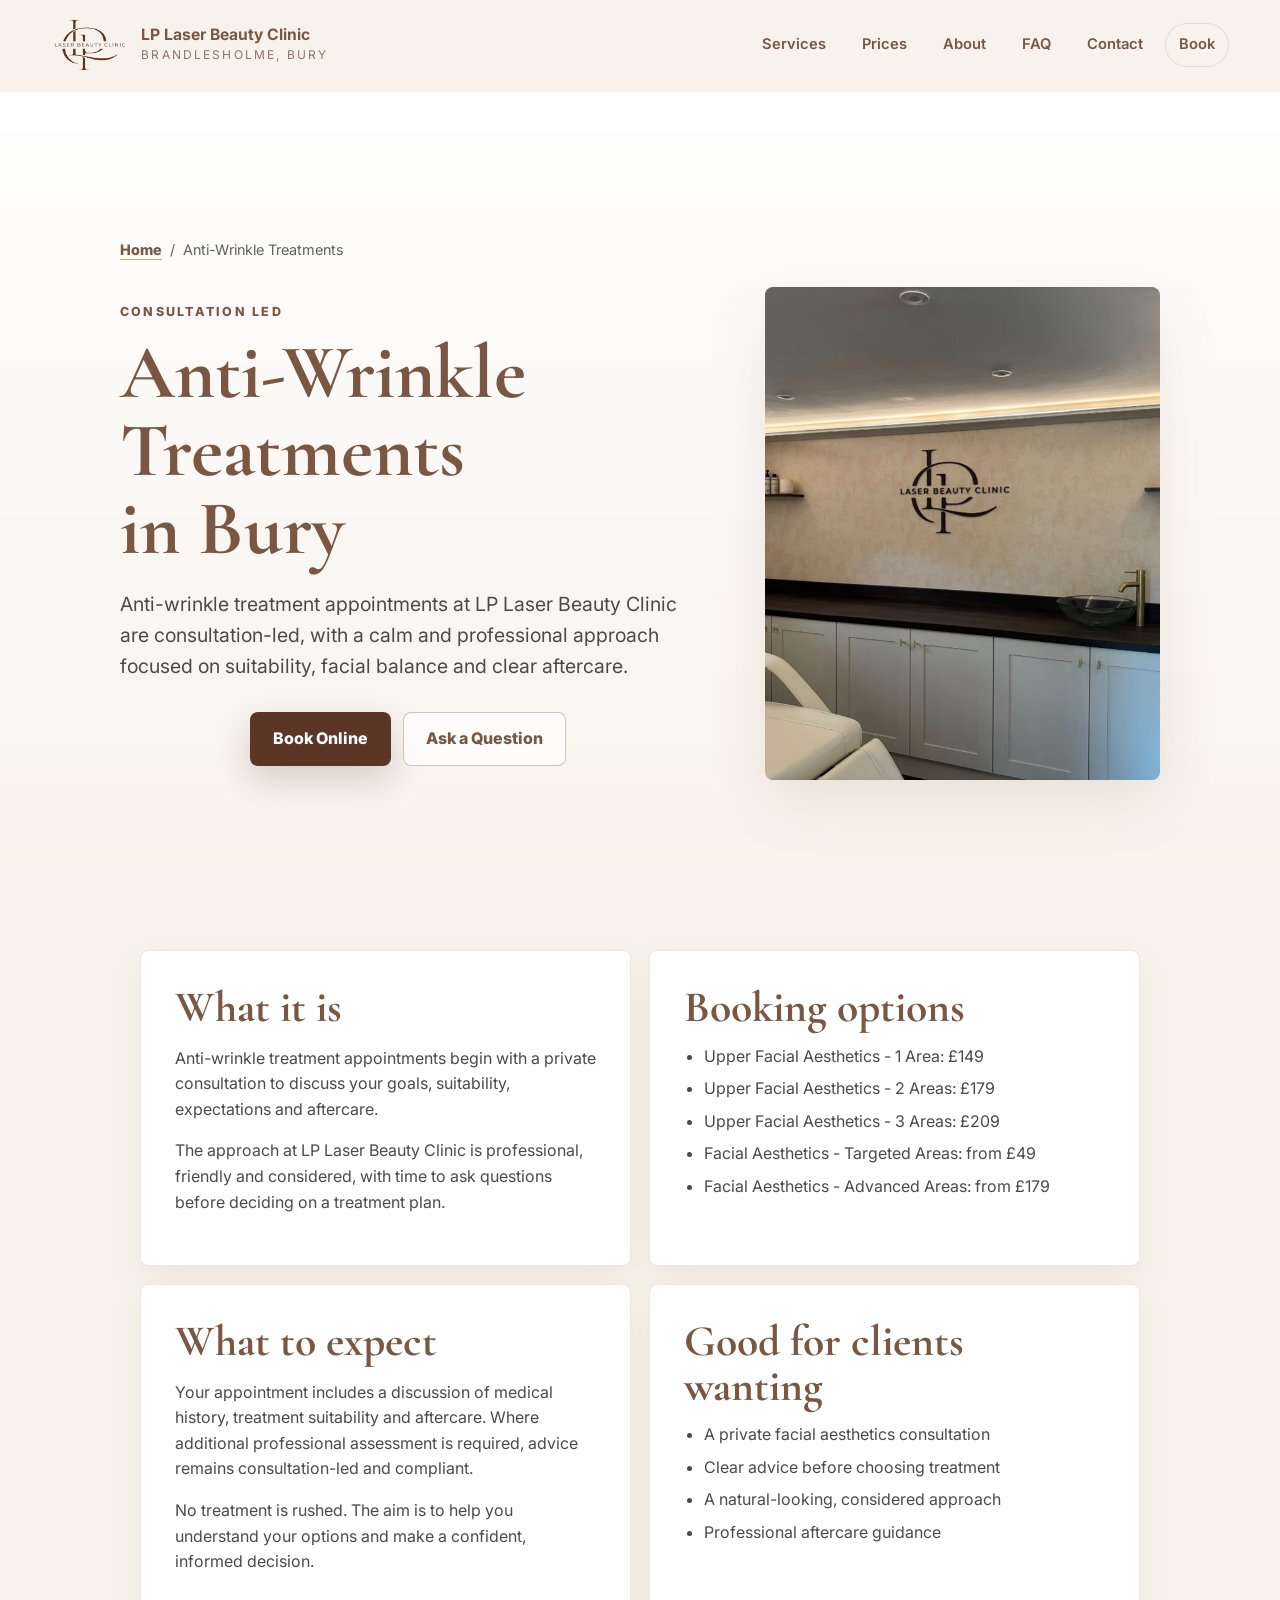
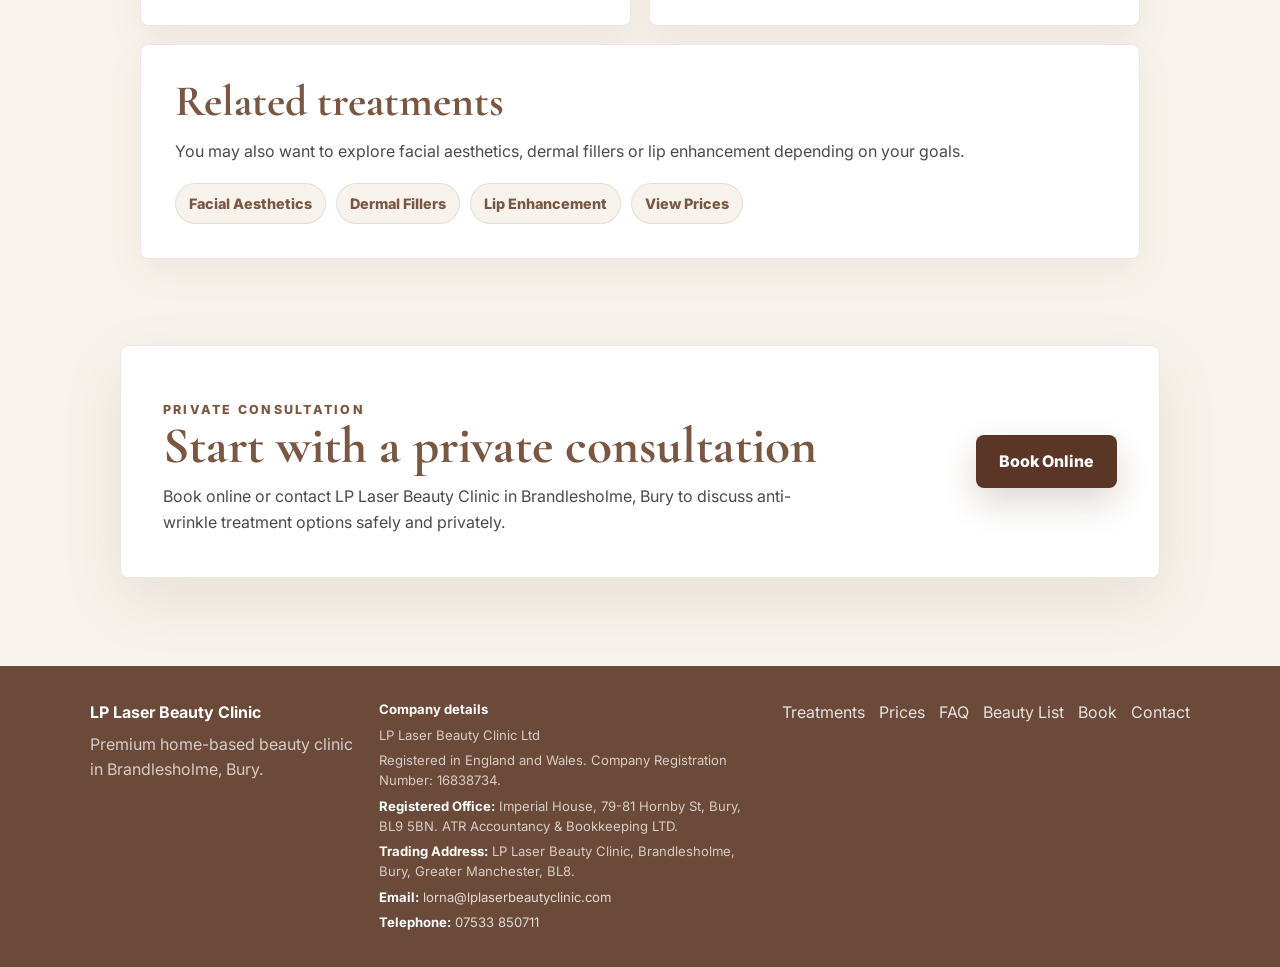
==== anti-wrinkle-treatments-bury/index.html @ de2361f3 "Improve local SEO treatment pages" ====
<!DOCTYPE html>
<html lang="en">
<head>
  <meta charset="UTF-8">
  <meta name="viewport" content="width=device-width, initial-scale=1.0">
  <meta name="description" content="Anti-wrinkle treatment consultations in Brandlesholme, Bury at LP Laser Beauty Clinic. Consultation-led facial aesthetics guidance in a private setting.">
  <meta name="robots" content="index, follow">
  <meta name="theme-color" content="#F7F3EC">
  <link rel="canonical" href="https://www.lplaserbeautyclinic.com/anti-wrinkle-treatments-bury/">
  <link rel="icon" href="../photos%20%26%20Logos/lp-logo-silhouette.svg" type="image/svg+xml">
  <title>Anti-Wrinkle Treatments in Bury | LP Laser Beauty Clinic</title>
  <link rel="preconnect" href="https://fonts.googleapis.com">
  <link rel="preconnect" href="https://fonts.gstatic.com" crossorigin>
  <link href="https://fonts.googleapis.com/css2?family=Cormorant+Garamond:wght@500;600;700&family=Inter:wght@400;500;600;700&display=swap" rel="stylesheet">
  <link rel="stylesheet" href="../styles.css">
  <script type="application/ld+json">{"@context":"https://schema.org","@type":"Service","name":"Anti-Wrinkle Treatment Consultation","description":"Consultation-led anti-wrinkle treatment appointments at LP Laser Beauty Clinic in Brandlesholme, Bury.","provider":{"@type":"BeautySalon","name":"LP Laser Beauty Clinic","url":"https://www.lplaserbeautyclinic.com/","telephone":"+447533850711","address":{"@type":"PostalAddress","addressLocality":"Brandlesholme","addressRegion":"Bury","postalCode":"BL8","addressCountry":"GB"}},"areaServed":["Brandlesholme","Bury","Ramsbottom","Tottington","Greater Manchester"],"url":"https://www.lplaserbeautyclinic.com/anti-wrinkle-treatments-bury/"}</script>
</head>
<body>
  <header class="site-header" data-header><a class="brand" href="../index.html#home" aria-label="LP Laser Beauty Clinic home"><span class="brand-mark"><img src="../photos%20%26%20Logos/lp-logo-silhouette.svg" alt="" aria-hidden="true"></span><span><strong>LP Laser Beauty Clinic</strong><small>Brandlesholme, Bury</small></span></a><button class="nav-toggle" type="button" aria-expanded="false" aria-controls="site-nav" data-nav-toggle><span></span><span></span><span></span><span class="sr-only">Open menu</span></button><nav id="site-nav" class="site-nav" data-nav><a href="../index.html#services">Services</a><a href="../index.html#prices">Prices</a><a href="../index.html#about">About</a><a href="../index.html#faq">FAQ</a><a href="../index.html#contact">Contact</a><a class="nav-cta" href="https://facesconsent.com/bookings/lorna-beanland" target="_blank" rel="noreferrer">Book</a></nav></header>
  <main class="treatment-page">
    <section class="treatment-hero"><nav class="breadcrumb" aria-label="Breadcrumb"><a href="../index.html">Home</a><span>/</span><span>Anti-Wrinkle Treatments</span></nav><div class="treatment-hero-inner treatment-hero-grid"><div><p class="eyebrow">Consultation Led</p><h1>Anti-Wrinkle Treatments in Bury</h1><p>Anti-wrinkle treatment appointments at LP Laser Beauty Clinic are consultation-led, with a calm and professional approach focused on suitability, facial balance and clear aftercare.</p><div class="hero-actions"><a class="button primary" href="https://facesconsent.com/bookings/lorna-beanland" target="_blank" rel="noreferrer">Book Online</a><a class="button secondary" href="../index.html#contact">Ask a Question</a></div></div><div class="treatment-hero-image"><img src="../photos%20%26%20Logos/clinic-room.jpg" alt="Private treatment room for anti-wrinkle treatment consultations in Brandlesholme, Bury"></div></div></section>
    <section class="treatment-content"><div class="content-grid"><article class="content-panel"><h2>What it is</h2><p>Anti-wrinkle treatment appointments begin with a private consultation to discuss your goals, suitability, expectations and aftercare.</p><p>The approach at LP Laser Beauty Clinic is professional, friendly and considered, with time to ask questions before deciding on a treatment plan.</p></article><article class="content-panel"><h2>Booking options</h2><ul><li>Upper Facial Aesthetics - 1 Area: &pound;149</li><li>Upper Facial Aesthetics - 2 Areas: &pound;179</li><li>Upper Facial Aesthetics - 3 Areas: &pound;209</li><li>Facial Aesthetics - Targeted Areas: from &pound;49</li><li>Facial Aesthetics - Advanced Areas: from &pound;179</li></ul></article><article class="content-panel"><h2>What to expect</h2><p>Your appointment includes a discussion of medical history, treatment suitability and aftercare. Where additional professional assessment is required, advice remains consultation-led and compliant.</p><p>No treatment is rushed. The aim is to help you understand your options and make a confident, informed decision.</p></article><article class="content-panel"><h2>Good for clients wanting</h2><ul><li>A private facial aesthetics consultation</li><li>Clear advice before choosing treatment</li><li>A natural-looking, considered approach</li><li>Professional aftercare guidance</li></ul></article><article class="content-panel full-width"><h2>Related treatments</h2><p>You may also want to explore facial aesthetics, dermal fillers or lip enhancement depending on your goals.</p><div class="treatment-links"><a href="../facial-aesthetics-bury/">Facial Aesthetics</a><a href="../dermal-fillers-bury/">Dermal Fillers</a><a href="../lip-enhancement-bury/">Lip Enhancement</a><a href="../index.html#prices">View Prices</a></div></article></div></section>
    <section class="treatment-cta"><div><p class="eyebrow">Private consultation</p><h2>Start with a private consultation</h2><p>Book online or contact LP Laser Beauty Clinic in Brandlesholme, Bury to discuss anti-wrinkle treatment options safely and privately.</p></div><a class="button primary" href="https://facesconsent.com/bookings/lorna-beanland" target="_blank" rel="noreferrer">Book Online</a></section>
  </main>
  <footer class="site-footer"><div><strong>LP Laser Beauty Clinic</strong><p>Premium home-based beauty clinic in Brandlesholme, Bury.</p></div><div class="footer-legal"><strong>Company details</strong><p>LP Laser Beauty Clinic Ltd</p><p>Registered in England and Wales. Company Registration Number: 16838734.</p><p><b>Registered Office:</b> Imperial House, 79-81 Hornby St, Bury, BL9 5BN. ATR Accountancy &amp; Bookkeeping LTD.</p><p><b>Trading Address:</b> LP Laser Beauty Clinic, Brandlesholme, Bury, Greater Manchester, BL8.</p><p><b>Email:</b> <a href="mailto:lorna@lplaserbeautyclinic.com">lorna@lplaserbeautyclinic.com</a></p><p><b>Telephone:</b> <a href="tel:07533850711">07533 850711</a></p></div><div class="footer-links"><a href="../index.html#services">Treatments</a><a href="../index.html#prices">Prices</a><a href="../index.html#faq">FAQ</a><a href="../index.html#beauty-list">Beauty List</a><a href="https://facesconsent.com/bookings/lorna-beanland" target="_blank" rel="noreferrer">Book</a><a href="../index.html#contact">Contact</a></div></footer>  <script src="../script.js"></script>
</body>
</html>
---- styles.css ----
:root {
  --cream: #F7F3EC;
  --linen: #F4EDE4;
  --sand: #E8DCCB;
  --taupe: #9A7B65;
  --coffee: #7A5743;
  --deep: #6B4A39;
  --button-brown: #5B3525;
  --gold: #C9A96A;
  --white: #FFFFFF;
  --text: #4A4A4A;
  --muted: #66605A;
  --button-hover: #704330;
  --border-soft: rgba(122, 87, 67, 0.14);
  --shadow: 0 22px 60px rgba(122, 87, 67, 0.12);
}

* {
  box-sizing: border-box;
}

html {
  scroll-behavior: smooth;
}

body {
  margin: 0;
  color: var(--text);
  background: var(--cream);
  font-family: "Inter", Arial, sans-serif;
  line-height: 1.6;
}

img {
  display: block;
  max-width: 100%;
}

a {
  color: inherit;
}

.sr-only {
  position: absolute;
  width: 1px;
  height: 1px;
  padding: 0;
  margin: -1px;
  overflow: hidden;
  clip: rect(0, 0, 0, 0);
  white-space: nowrap;
  border: 0;
}

.site-header {
  position: fixed;
  top: 0;
  left: 0;
  right: 0;
  z-index: 20;
  display: flex;
  align-items: center;
  justify-content: space-between;
  gap: 24px;
  padding: 18px clamp(18px, 4vw, 56px);
  color: var(--coffee);
  transition: background 180ms ease, box-shadow 180ms ease, color 180ms ease;
}

.site-header.is-scrolled,
.site-header.is-open {
  background: rgba(247, 243, 236, 0.94);
  color: var(--coffee);
  box-shadow: 0 12px 36px rgba(122, 87, 67, 0.1);
  backdrop-filter: blur(16px);
}

.brand {
  display: flex;
  align-items: center;
  gap: 12px;
  text-decoration: none;
  min-width: 0;
}

.brand-mark {
  display: block;
  width: 78px;
  height: 54px;
}

.brand-mark img {
  width: 100%;
  height: 100%;
  object-fit: contain;
  filter: none;
  opacity: 1;
}

.site-header.is-scrolled .brand-mark,
.site-header.is-open .brand-mark {
  border-color: transparent;
}

.site-header.is-scrolled .brand-mark img,
.site-header.is-open .brand-mark img {
  filter: none;
  opacity: 1;
}

.brand strong {
  display: block;
  font-size: 0.98rem;
  line-height: 1.2;
}

.brand small {
  display: block;
  font-size: 0.75rem;
  text-transform: uppercase;
  letter-spacing: 0.18em;
  opacity: 0.82;
}

.site-nav {
  display: flex;
  align-items: center;
  gap: 8px;
}

.site-nav a {
  padding: 10px 14px;
  border-radius: 999px;
  font-size: 0.92rem;
  font-weight: 600;
  text-decoration: none;
}

.site-nav a:hover,
.site-nav a:focus-visible {
  background: rgba(122, 87, 67, 0.08);
  outline: none;
}

.site-header.is-scrolled .site-nav a:hover,
.site-header.is-scrolled .site-nav a:focus-visible,
.site-header.is-open .site-nav a:hover,
.site-header.is-open .site-nav a:focus-visible {
  background: rgba(122, 87, 67, 0.08);
}

.site-nav .nav-cta {
  background: var(--cream);
  color: var(--coffee);
  box-shadow: inset 0 0 0 1px var(--border-soft);
}

.site-header.is-scrolled .site-nav .nav-cta,
.site-header.is-open .site-nav .nav-cta {
  background: var(--button-brown);
  color: var(--white);
}

.site-nav .nav-cta:hover,
.site-nav .nav-cta:focus-visible,
.site-header.is-scrolled .site-nav .nav-cta:hover,
.site-header.is-scrolled .site-nav .nav-cta:focus-visible,
.site-header.is-open .site-nav .nav-cta:hover,
.site-header.is-open .site-nav .nav-cta:focus-visible {
  background: var(--button-hover);
  color: var(--white);
}

.nav-toggle {
  display: none;
  width: 44px;
  height: 44px;
  border: 1px solid currentColor;
  border-radius: 50%;
  color: inherit;
  background: transparent;
}

.nav-toggle span:not(.sr-only) {
  display: block;
  width: 18px;
  height: 2px;
  margin: 4px auto;
  background: currentColor;
}

.hero {
  position: relative;
  min-height: 84vh;
  display: grid;
  align-items: center;
  padding: 118px clamp(20px, 7vw, 96px) 64px;
  color: var(--coffee);
  overflow: hidden;
}

.hero-bg {
  position: absolute;
  inset: 0;
  background:
    radial-gradient(circle at 50% 38%, rgba(255, 255, 255, 0.84), transparent 32%),
    radial-gradient(circle at 18% 82%, rgba(201, 169, 106, 0.14), transparent 30%),
    radial-gradient(circle at 84% 18%, rgba(122, 87, 67, 0.08), transparent 28%),
    repeating-linear-gradient(135deg, rgba(122, 87, 67, 0.03) 0 1px, transparent 1px 20px),
    repeating-linear-gradient(45deg, rgba(201, 169, 106, 0.03) 0 1px, transparent 1px 28px),
    linear-gradient(180deg, rgba(255, 255, 255, 0.96), rgba(247, 243, 236, 0.96) 54%, rgba(244, 237, 228, 0.98)),
    var(--cream);
}

.hero-bg::before {
  content: "";
  position: absolute;
  inset: 8% 6%;
  background: url("photos%20%26%20Logos/lp-logo-silhouette.svg") center/contain no-repeat;
  opacity: 0.075;
  filter: sepia(1) saturate(0.9);
}

.hero-bg::after {
  content: "";
  position: absolute;
  inset: 0;
  background:
    linear-gradient(90deg, rgba(247, 243, 236, 0.82), rgba(255, 255, 255, 0.34), rgba(247, 243, 236, 0.82)),
    radial-gradient(circle at 50% 50%, transparent 0 34%, rgba(247, 243, 236, 0.58) 72%);
}

.hero::after {
  content: "";
  position: absolute;
  inset: 18px;
  border: 1px solid var(--border-soft);
  pointer-events: none;
}

.hero-content {
  position: relative;
  width: min(760px, 100%);
  margin: 0 auto;
  text-align: center;
}

.hero-logo {
  width: min(480px, 70vw);
  height: auto;
  object-fit: contain;
  margin: 0 auto 28px;
  filter: none;
  opacity: 1;
}

.eyebrow {
  margin: 0 0 12px;
  color: var(--coffee);
  font-size: 0.78rem;
  font-weight: 800;
  letter-spacing: 0.18em;
  text-transform: uppercase;
}

h1,
h2,
h3 {
  margin: 0;
  font-family: "Cormorant Garamond", Georgia, serif;
  line-height: 1.02;
  color: var(--coffee);
}

h1 {
  font-size: clamp(4rem, 10vw, 8.7rem);
  max-width: 880px;
}

h2 {
  font-size: clamp(2.25rem, 5vw, 4.4rem);
}

h3 {
  font-size: clamp(1.45rem, 2.5vw, 2rem);
}

.hero-copy {
  width: min(640px, 100%);
  margin: 20px auto 0;
  font-size: clamp(1.05rem, 2vw, 1.32rem);
}

.hero-actions,
.intro-actions,
.booking-actions {
  display: flex;
  flex-wrap: wrap;
  justify-content: center;
  gap: 12px;
  margin-top: 30px;
}

.button {
  display: inline-flex;
  align-items: center;
  justify-content: center;
  min-height: 48px;
  padding: 13px 22px;
  border: 1px solid transparent;
  border-radius: 8px;
  font-weight: 800;
  text-decoration: none;
  cursor: pointer;
  transition: transform 160ms ease, box-shadow 160ms ease, background 160ms ease, border-color 160ms ease;
  font: inherit;
  font-weight: 800;
}

.button:hover,
.button:focus-visible {
  transform: translateY(-2px);
  outline: none;
}

.button.primary {
  background: var(--button-brown);
  color: var(--white);
  box-shadow: 0 14px 34px rgba(91, 53, 37, 0.2);
}

.button.primary:hover,
.button.primary:focus-visible {
  background: var(--button-hover);
}

.button.secondary {
  color: var(--coffee);
  border-color: rgba(91, 53, 37, 0.28);
  background: rgba(255, 255, 255, 0.68);
}

.button.secondary:hover,
.button.secondary:focus-visible {
  border-color: var(--coffee);
  background: var(--white);
}

.button.secondary.dark {
  color: var(--coffee);
  border-color: rgba(91, 53, 37, 0.24);
  background: var(--white);
}

.text-button {
  color: var(--coffee);
  padding-inline: 12px;
}

.intro-band {
  padding: clamp(38px, 6vw, 64px) clamp(20px, 7vw, 96px);
  background: var(--white);
}

.intro-statement {
  text-align: center;
}

.intro-statement > div {
  width: min(920px, 100%);
  margin: 0 auto;
}

.intro-statement h2 {
  max-width: 780px;
  margin: 0 auto;
  font-size: clamp(2.05rem, 4.2vw, 3.55rem);
  text-wrap: balance;
}

.intro-statement p:not(.eyebrow) {
  max-width: 720px;
  margin: 16px auto 0;
  color: var(--text);
  font-size: 1.08rem;
  text-wrap: balance;
}

.intro-actions {
  margin-top: 24px;
}

.intro-tags {
  display: flex;
  flex-wrap: wrap;
  justify-content: center;
  gap: 10px;
  margin-top: 26px;
}

.intro-tags a {
  display: inline-flex;
  align-items: center;
  justify-content: center;
  min-height: 42px;
  padding: 9px 14px;
  border: 1px solid var(--border-soft);
  border-radius: 999px;
  color: var(--coffee);
  background: rgba(247, 243, 236, 0.82);
  font-size: 0.9rem;
  font-weight: 800;
  text-decoration: none;
  cursor: pointer;
  transition: transform 160ms ease, background 160ms ease, border-color 160ms ease, color 160ms ease;
}

.intro-tags a:hover,
.intro-tags a:focus-visible {
  color: var(--button-brown);
  background: var(--white);
  border-color: rgba(201, 169, 106, 0.58);
  transform: translateY(-2px);
  outline: none;
}

#laser-hair-removal,
#ipl-skin-treatments,
#facials,
#microneedling,
#dermaplaning,
#diamond-dermabrasion,
#facial-aesthetics,
#dermal-fillers,
#lip-enhancement {
  scroll-margin-top: 110px;
}

.section {
  padding: clamp(70px, 10vw, 124px) clamp(20px, 7vw, 96px);
}

.section-heading {
  width: min(760px, 100%);
  margin-bottom: 42px;
}

.section-heading p:not(.eyebrow) {
  margin: 16px 0 0;
  font-size: 1.05rem;
  color: var(--text);
}

.services-section {
  background: var(--cream);
}

.service-grid {
  display: grid;
  grid-template-columns: repeat(3, minmax(0, 1fr));
  gap: clamp(18px, 2.4vw, 28px);
  align-items: stretch;
}

.service-card {
  min-height: 500px;
  display: grid;
  grid-template-rows: 220px 1fr;
  background: var(--white);
  border: 1px solid var(--border-soft);
  border-radius: 8px;
  overflow: hidden;
  box-shadow: 0 14px 34px rgba(122, 87, 67, 0.08);
  transition: transform 180ms ease, box-shadow 180ms ease, border-color 180ms ease;
}

.service-card:hover {
  transform: translateY(-4px);
  border-color: rgba(201, 169, 106, 0.36);
  box-shadow: 0 22px 48px rgba(122, 87, 67, 0.12);
}

.service-card img {
  width: 100%;
  height: 100%;
  object-fit: cover;
  object-position: center;
}

.service-card div {
  display: flex;
  flex-direction: column;
  min-height: 280px;
  padding: clamp(22px, 2.4vw, 28px);
}

.service-card p {
  margin: 14px 0 24px;
  color: var(--text);
  line-height: 1.65;
}

.service-card a {
  align-self: flex-start;
  margin-top: auto;
  color: var(--coffee);
  font-weight: 800;
  text-decoration-color: var(--gold);
  text-underline-offset: 5px;
  transition: color 170ms ease, text-decoration-color 170ms ease;
}

.service-card a:hover {
  color: var(--gold);
  text-decoration-color: var(--coffee);
}

.treatment-page {
  padding-top: 92px;
}

.treatment-hero {
  padding: clamp(92px, 13vw, 146px) clamp(20px, 7vw, 96px) clamp(54px, 8vw, 84px);
  background:
    linear-gradient(180deg, rgba(255, 255, 255, 0.92), rgba(247, 243, 236, 0.96)),
    var(--cream);
}

.breadcrumb {
  display: flex;
  flex-wrap: wrap;
  gap: 8px;
  margin: 0 auto 26px;
  width: min(1040px, 100%);
  color: var(--muted);
  font-size: 0.9rem;
}

.breadcrumb a {
  color: var(--coffee);
  font-weight: 800;
  text-decoration-color: var(--gold);
  text-underline-offset: 4px;
}

.treatment-hero-inner,
.treatment-content,
.treatment-cta {
  width: min(1040px, 100%);
  margin: 0 auto;
}

.treatment-hero-grid {
  display: grid;
  grid-template-columns: minmax(0, 1.05fr) minmax(280px, 0.72fr);
  gap: clamp(28px, 6vw, 70px);
  align-items: center;
}

.treatment-hero h1 {
  max-width: 780px;
  font-size: clamp(2.7rem, 6vw, 5.5rem);
  text-wrap: balance;
}

.treatment-hero p:not(.eyebrow) {
  max-width: 680px;
  margin: 20px 0 0;
  color: var(--text);
  font-size: clamp(1.04rem, 2vw, 1.22rem);
}

.treatment-hero-image img {
  width: 100%;
  aspect-ratio: 4 / 5;
  object-fit: cover;
  border-radius: 8px;
  box-shadow: var(--shadow);
}

.treatment-content {
  display: grid;
  gap: clamp(24px, 4vw, 40px);
  padding: clamp(56px, 8vw, 86px) clamp(20px, 7vw, 0px);
}

.content-grid {
  display: grid;
  grid-template-columns: repeat(2, minmax(0, 1fr));
  gap: 18px;
}

.content-panel {
  padding: clamp(24px, 4vw, 34px);
  background: var(--white);
  border: 1px solid var(--border-soft);
  border-radius: 8px;
  box-shadow: 0 14px 34px rgba(122, 87, 67, 0.08);
}

.content-panel h2 {
  margin-bottom: 14px;
  font-size: clamp(1.9rem, 3.4vw, 2.8rem);
}

.content-panel h3 {
  margin-top: 24px;
  font-size: clamp(1.3rem, 2.4vw, 1.65rem);
}

.content-panel p,
.content-panel li {
  color: var(--text);
}

.content-panel ul {
  margin: 12px 0 0;
  padding-left: 20px;
}

.content-panel li + li {
  margin-top: 7px;
}

.content-panel.full-width {
  grid-column: 1 / -1;
}

.treatment-links {
  display: flex;
  flex-wrap: wrap;
  gap: 10px;
  margin-top: 18px;
}

.treatment-links a {
  display: inline-flex;
  align-items: center;
  min-height: 40px;
  padding: 8px 13px;
  border: 1px solid var(--border-soft);
  border-radius: 999px;
  color: var(--coffee);
  background: var(--cream);
  font-size: 0.9rem;
  font-weight: 800;
  text-decoration: none;
}

.treatment-links a:hover,
.treatment-links a:focus-visible {
  border-color: rgba(201, 169, 106, 0.58);
  background: var(--white);
  outline: none;
}

.treatment-cta {
  display: grid;
  grid-template-columns: minmax(0, 1fr) auto;
  gap: 24px;
  align-items: center;
  margin-bottom: clamp(58px, 8vw, 88px);
  padding: clamp(26px, 4vw, 42px);
  background: var(--white);
  border: 1px solid var(--border-soft);
  border-radius: 8px;
  box-shadow: var(--shadow);
}

.treatment-cta h2 {
  font-size: clamp(2rem, 4vw, 3.25rem);
}

.treatment-cta p {
  max-width: 680px;
  margin: 12px 0 0;
}

.faq-mini {
  display: grid;
  gap: 12px;
}

.prices-section {
  background:
    linear-gradient(135deg, rgba(107, 74, 57, 0.94), rgba(139, 103, 82, 0.88)),
    var(--deep);
  color: var(--white);
}

.prices-section h2,
.prices-section h3,
.booking-panel h2 {
  color: var(--white);
}

.prices-section .section-heading p:not(.eyebrow) {
  color: rgba(255, 255, 255, 0.82);
}

.prices-section .price-reminder {
  color: var(--gold);
  font-weight: 800;
}

.price-heading-button {
  margin-top: 22px;
}

.price-layout {
  display: grid;
  grid-template-columns: minmax(0, 1fr) minmax(300px, 360px);
  gap: clamp(24px, 4vw, 40px);
  align-items: start;
}

.fresha-menu {
  display: grid;
  grid-template-columns: repeat(2, minmax(0, 1fr));
  gap: 16px;
}

.menu-category {
  grid-column: 1 / -1;
  display: grid;
  grid-template-columns: auto minmax(0, 1fr);
  align-items: end;
  gap: 18px;
  padding: 28px 0 8px;
  border-bottom: 1px solid rgba(255, 255, 255, 0.2);
}

.menu-category:first-child {
  padding-top: 0;
}

.menu-category span {
  color: var(--gold);
  font-size: 0.78rem;
  font-weight: 800;
  letter-spacing: 0.18em;
  text-transform: uppercase;
}

.menu-category h3 {
  color: var(--white);
  font-size: clamp(1.65rem, 3vw, 2.35rem);
  text-align: left;
}

.fresha-menu > .fresha-card:first-of-type {
  grid-column: 1 / -1;
}

.treatment-row {
  grid-column: 1 / -1;
  display: grid;
  gap: 16px;
}

.laser-area-row {
  grid-template-columns: repeat(3, minmax(0, 1fr));
}

.microneedling-row {
  grid-template-columns: repeat(2, minmax(0, 1fr));
}

.fresha-card {
  display: flex;
  flex-direction: column;
  gap: 14px;
  padding: clamp(18px, 2.6vw, 24px);
  background: var(--white);
  border: 1px solid rgba(255, 255, 255, 0.72);
  border-radius: 8px;
  box-shadow: 0 16px 42px rgba(74, 52, 39, 0.12);
}

.fresha-card-head {
  display: flex;
  align-items: center;
  justify-content: space-between;
  gap: 16px;
  order: 2;
  margin-top: auto;
  padding-top: 14px;
  border-top: 1px solid var(--border-soft);
  color: var(--coffee);
  font-size: 0.88rem;
  font-weight: 800;
}

.fresha-card-head span,
.fresha-card-head strong {
  display: inline-flex;
  align-items: center;
  min-height: 34px;
  padding: 7px 10px;
  border-radius: 999px;
  background: var(--cream);
}

.fresha-card-head strong {
  color: var(--button-brown);
}

.fresha-card h3 {
  font-size: clamp(1.28rem, 2.1vw, 1.62rem);
  color: var(--coffee);
}

.fresha-card p {
  margin: 9px 0 0;
  color: var(--text);
  font-size: 0.96rem;
}

.fresha-card b {
  color: var(--coffee);
}

.package-breakdown {
  margin-top: 12px;
  padding: 14px;
  border: 1px solid var(--border-soft);
  border-radius: 8px;
  background: var(--cream);
}

.package-breakdown ul {
  display: grid;
  gap: 6px;
  margin: 8px 0 12px;
  padding-left: 20px;
  color: var(--text);
}

.package-breakdown p {
  font-size: 0.94rem;
}

.price-table {
  background: rgba(255, 255, 255, 0.08);
  border: 1px solid rgba(255, 255, 255, 0.14);
}

.price-table div {
  display: grid;
  grid-template-columns: 1fr auto;
  gap: 18px;
  padding: 22px 24px;
  border-bottom: 1px solid rgba(255, 255, 255, 0.12);
}

.price-table .price-category {
  background: rgba(255, 255, 255, 0.12);
  padding-block: 14px;
}

.price-table .price-category span {
  color: var(--gold);
  font-size: 0.78rem;
  font-weight: 800;
  letter-spacing: 0.16em;
  text-transform: uppercase;
}

.price-table div:last-child {
  border-bottom: 0;
}

.price-table strong {
  color: var(--gold);
  text-align: right;
}

.price-note {
  align-self: start;
  padding: 30px;
  background: var(--cream);
  color: var(--text);
  border-radius: 8px;
  box-shadow: var(--shadow);
}

.price-note h3 {
  color: var(--coffee);
}

.price-note p {
  margin: 16px 0 24px;
}

.about-section {
  display: grid;
  grid-template-columns: minmax(280px, 0.78fr) minmax(0, 1fr);
  gap: clamp(30px, 6vw, 72px);
  align-items: center;
  background: var(--linen);
}

.about-image img {
  width: 100%;
  min-height: 520px;
  object-fit: cover;
  border-radius: 8px;
  box-shadow: var(--shadow);
}

.about-copy p:not(.eyebrow) {
  font-size: 1.05rem;
  color: var(--text);
}

.booking-section {
  background: var(--cream);
}

.booking-panel {
  display: grid;
  grid-template-columns: minmax(0, 1fr) auto;
  gap: 30px;
  align-items: center;
  padding: clamp(28px, 5vw, 54px);
  background:
    linear-gradient(135deg, rgba(107, 74, 57, 0.94), rgba(139, 103, 82, 0.88)),
    var(--deep);
  color: var(--white);
  border-radius: 8px;
  box-shadow: var(--shadow);
}

.booking-panel p:not(.eyebrow) {
  max-width: 720px;
  margin: 16px 0 0;
  color: rgba(255, 255, 255, 0.82);
}

.booking-panel .button.secondary {
  color: var(--white);
  border-color: rgba(255, 255, 255, 0.62);
  background: rgba(255, 255, 255, 0.08);
}

.patch-section {
  min-height: 480px;
  display: grid;
  align-items: center;
  padding: clamp(70px, 10vw, 124px) clamp(20px, 7vw, 96px);
  background:
    linear-gradient(90deg, rgba(247, 243, 236, 0.98), rgba(247, 243, 236, 0.84), rgba(247, 243, 236, 0.62)),
    url("https://images.unsplash.com/photo-1616394584738-fc6e612e71b9?auto=format&fit=crop&w=1800&q=80") center/cover;
}

.patch-content {
  width: min(700px, 100%);
}

.patch-content p:not(.eyebrow) {
  font-size: 1.08rem;
  color: var(--text);
}

.faq-section {
  background:
    radial-gradient(circle at top left, rgba(201, 169, 106, 0.16), transparent 32%),
    linear-gradient(180deg, var(--cream), var(--white));
}

.faq-list {
  display: grid;
  gap: 14px;
  max-width: 980px;
}

.faq-item {
  border: 1px solid var(--border-soft);
  background: rgba(255, 255, 255, 0.78);
  box-shadow: 0 18px 44px rgba(122, 87, 67, 0.08);
}

.faq-item summary {
  position: relative;
  display: block;
  cursor: pointer;
  padding: 22px 64px 22px 24px;
  color: var(--coffee);
  font-family: var(--serif);
  font-size: clamp(1.05rem, 1.7vw, 1.32rem);
  font-weight: 700;
  list-style: none;
}

.faq-item summary::-webkit-details-marker {
  display: none;
}

.faq-item summary::after {
  content: "+";
  position: absolute;
  right: 24px;
  top: 50%;
  width: 32px;
  height: 32px;
  transform: translateY(-50%);
  border: 1px solid rgba(122, 87, 67, 0.2);
  border-radius: 50%;
  display: grid;
  place-items: center;
  color: var(--coffee);
  font-family: var(--sans);
  font-size: 1.2rem;
  line-height: 1;
}

.faq-item[open] summary::after {
  content: "-";
}

.faq-item div {
  padding: 0 24px 24px;
  color: var(--muted);
}

.faq-item p {
  margin: 0 0 14px;
  line-height: 1.75;
}

.faq-item p:last-child {
  margin-bottom: 0;
}

.faq-item ul {
  display: grid;
  grid-template-columns: repeat(2, minmax(0, 1fr));
  gap: 8px 18px;
  margin: 14px 0 18px;
  padding: 0;
  list-style: none;
}

.faq-item li {
  position: relative;
  padding-left: 20px;
  line-height: 1.55;
}

.faq-item li::before {
  content: "";
  position: absolute;
  left: 0;
  top: 0.72em;
  width: 7px;
  height: 7px;
  border-radius: 50%;
  background: var(--gold);
}

.faq-item .button {
  margin-top: 8px;
}

.contact-section {
  background: var(--white);
}

.contact-layout {
  display: grid;
  grid-template-columns: 0.75fr 1fr;
  gap: 28px;
  align-items: start;
}

.contact-card,
.contact-form {
  padding: clamp(24px, 4vw, 38px);
  border: 1px solid var(--border-soft);
  border-radius: 8px;
  background: var(--white);
}

.contact-card a,
.contact-card p {
  display: block;
  margin: 12px 0 0;
  text-decoration: none;
  color: var(--text);
  overflow-wrap: anywhere;
}

.contact-card a:hover {
  color: var(--coffee);
  text-decoration: underline;
  text-underline-offset: 4px;
}

.contact-form {
  display: grid;
  gap: 16px;
}

label {
  display: grid;
  gap: 7px;
  font-size: 0.9rem;
  font-weight: 800;
  color: var(--coffee);
}

input,
select,
textarea {
  width: 100%;
  border: 1px solid rgba(122, 87, 67, 0.2);
  border-radius: 8px;
  background: var(--white);
  color: var(--text);
  padding: 13px 14px;
  font: inherit;
}

textarea {
  resize: vertical;
}

input:focus,
select:focus,
textarea:focus {
  border-color: var(--gold);
  outline: 3px solid rgba(201, 169, 106, 0.22);
}

.form-status {
  min-height: 24px;
  margin: 0;
  color: var(--coffee);
  font-weight: 700;
}

.beauty-list-section {
  background:
    radial-gradient(circle at top right, rgba(201, 169, 106, 0.14), transparent 34%),
    var(--cream);
}

.beauty-list-panel {
  display: grid;
  grid-template-columns: minmax(0, 0.82fr) minmax(320px, 1fr);
  gap: clamp(24px, 5vw, 58px);
  align-items: center;
  padding: clamp(28px, 5vw, 54px);
  border: 1px solid var(--border-soft);
  border-radius: 8px;
  background: var(--white);
  box-shadow: var(--shadow);
}

.beauty-list-panel p:not(.eyebrow),
.beauty-list-popup > p {
  max-width: 560px;
  color: var(--text);
}

.beauty-list-form {
  display: grid;
  gap: 14px;
}

.beauty-list-form label span {
  color: var(--muted);
  font-weight: 600;
}

.privacy-note {
  margin: 0;
  color: var(--muted);
  font-size: 0.82rem;
  line-height: 1.5;
}

.beauty-list-modal[hidden] {
  display: none;
}

.beauty-list-modal {
  position: fixed;
  inset: 0;
  z-index: 40;
  display: grid;
  place-items: center;
  justify-items: center;
  padding: 20px;
  overflow-x: hidden;
}

.beauty-list-modal-backdrop {
  position: absolute;
  inset: 0;
  background: rgba(74, 74, 74, 0.2);
  backdrop-filter: blur(4px);
}

.beauty-list-popup {
  position: relative;
  width: min(460px, 100%);
  max-height: min(720px, calc(100vh - 40px));
  overflow: auto;
  padding: clamp(24px, 5vw, 34px);
  border: 1px solid rgba(201, 169, 106, 0.34);
  border-radius: 8px;
  background:
    linear-gradient(180deg, rgba(255, 255, 255, 0.98), rgba(247, 243, 236, 0.98)),
    var(--white);
  box-shadow: 0 24px 80px rgba(91, 53, 37, 0.2);
}

.beauty-list-popup h2 {
  font-size: clamp(2rem, 8vw, 3rem);
}

.popup-close {
  position: absolute;
  top: 14px;
  right: 14px;
  width: 38px;
  height: 38px;
  border: 1px solid var(--border-soft);
  border-radius: 50%;
  background: var(--white);
  color: var(--coffee);
  cursor: pointer;
  font: inherit;
  font-size: 1.45rem;
  line-height: 1;
  transition: background 160ms ease, transform 160ms ease, border-color 160ms ease;
}

.popup-close:hover,
.popup-close:focus-visible {
  background: var(--cream);
  border-color: rgba(201, 169, 106, 0.58);
  transform: translateY(-1px);
  outline: none;
}

.site-footer {
  display: grid;
  grid-template-columns: minmax(220px, 0.7fr) minmax(280px, 1fr) auto;
  gap: 24px;
  align-items: start;
  padding: 34px clamp(20px, 7vw, 96px);
  background: var(--deep);
  color: var(--white);
}

.site-footer p {
  margin: 6px 0 0;
  color: rgba(255, 255, 255, 0.72);
}

.footer-legal {
  font-size: 0.82rem;
  line-height: 1.5;
}

.footer-legal strong,
.footer-legal b {
  color: var(--white);
}

.footer-legal a {
  color: rgba(255, 255, 255, 0.8);
  text-decoration: none;
}

.footer-legal a:hover {
  color: var(--gold);
  text-decoration: underline;
  text-underline-offset: 4px;
}

.footer-links {
  display: flex;
  flex-wrap: wrap;
  gap: 14px;
}

.footer-links a {
  text-decoration: none;
  color: rgba(255, 255, 255, 0.84);
}

.footer-links a:hover {
  color: var(--gold);
}

@media (max-width: 980px) {
  .nav-toggle {
    display: block;
  }

  .site-nav {
    position: absolute;
    top: 82px;
    left: 18px;
    right: 18px;
    display: grid;
    gap: 4px;
    padding: 14px;
    background: var(--white);
    color: var(--deep);
    border-radius: 8px;
    box-shadow: var(--shadow);
    opacity: 0;
    transform: translateY(-12px);
    pointer-events: none;
    transition: opacity 170ms ease, transform 170ms ease;
  }

  .site-nav.is-open {
    opacity: 1;
    transform: translateY(0);
    pointer-events: auto;
  }

  .site-nav a {
    border-radius: 8px;
  }

  .intro-band,
  .price-layout,
  .about-section,
  .booking-panel,
  .contact-layout,
  .beauty-list-panel {
    grid-template-columns: 1fr;
  }

  .fresha-menu {
    grid-template-columns: 1fr;
  }

  .laser-area-row,
  .microneedling-row {
    grid-template-columns: 1fr;
  }

  .service-grid {
    grid-template-columns: repeat(2, minmax(0, 1fr));
  }

  .booking-actions {
    justify-content: flex-start;
  }
}

@media (max-width: 640px) {
  .site-header {
    padding: 14px 16px;
  }

  .brand-mark {
    width: 58px;
    height: 40px;
  }

  .brand strong {
    max-width: 170px;
    font-size: 0.88rem;
  }

  .hero {
    min-height: 80vh;
    padding: 108px 20px 48px;
  }

  .hero-logo {
    width: min(320px, 78vw);
    margin-bottom: 20px;
  }

  h1 {
    font-size: clamp(3.2rem, 17vw, 5.8rem);
  }

  .hero-actions,
  .intro-actions,
  .booking-actions {
    display: grid;
  }

  .button {
    width: 100%;
  }

  .intro-item {
    padding: 24px 20px;
  }

  .intro-statement h2 {
    font-size: clamp(2rem, 10vw, 3rem);
  }

  .intro-tags {
    justify-content: flex-start;
  }

  .intro-tags a {
    width: 100%;
    min-height: 44px;
    text-align: center;
  }

  .section {
    padding: 62px 20px;
  }

  .service-grid {
    grid-template-columns: 1fr;
  }

  .service-card {
    grid-template-rows: 210px 1fr;
  }

  .service-card div {
    min-height: auto;
  }

  .price-table div {
    grid-template-columns: 1fr;
  }

  .menu-category {
    display: grid;
    align-items: start;
  }

  .menu-category h3 {
    text-align: left;
  }

  .fresha-card-head {
    align-items: flex-start;
    flex-direction: column;
  }

  .price-table strong {
    text-align: left;
  }

  .faq-item summary {
    padding: 20px 58px 20px 20px;
  }

  .faq-item div {
    padding: 0 20px 22px;
  }

  .faq-item ul {
    grid-template-columns: 1fr;
  }

  .about-image img {
    min-height: 360px;
  }

  .site-footer {
    display: grid;
  }

  .beauty-list-modal {
    place-items: center;
    justify-items: center;
    align-items: center;
    padding: 18px 14px;
  }

  .beauty-list-popup {
    position: fixed;
    top: 50%;
    left: 50%;
    width: calc(100vw - 32px);
    max-width: 340px;
    max-height: min(82vh, 620px);
    margin: 0;
    padding: 22px 18px 18px;
    transform: translate(-50%, -50%);
  }

  .beauty-list-popup h2 {
    font-size: clamp(1.75rem, 8vw, 2.25rem);
    line-height: 1.04;
  }

  .beauty-list-popup > p {
    margin: 10px 0 0;
    font-size: 0.95rem;
    line-height: 1.55;
  }

  .beauty-list-popup .eyebrow {
    max-width: calc(100% - 48px);
    margin-bottom: 8px;
    font-size: 0.68rem;
  }

  .beauty-list-popup .beauty-list-form {
    gap: 10px;
    margin-top: 16px;
  }

  .beauty-list-popup input {
    padding: 11px 12px;
  }

  .beauty-list-popup .button {
    min-height: 44px;
    padding-block: 11px;
  }

  .beauty-list-popup .privacy-note {
    font-size: 0.76rem;
    line-height: 1.45;
  }

  .popup-close {
    top: 10px;
    right: 10px;
    width: 34px;
    height: 34px;
    font-size: 1.25rem;
  }

  .treatment-page {
    padding-top: 76px;
  }

  .treatment-hero {
    padding: 70px 20px 44px;
  }

  .treatment-hero-grid,
  .content-grid,
  .treatment-cta {
    grid-template-columns: 1fr;
  }

  .treatment-hero h1 {
    font-size: clamp(2.6rem, 13vw, 4.2rem);
  }

  .treatment-hero-image img {
    aspect-ratio: 16 / 11;
  }

  .treatment-content {
    padding: 50px 20px;
  }

  .content-panel.full-width {
    grid-column: auto;
  }

  .treatment-cta {
    margin-inline: 20px;
  }
}
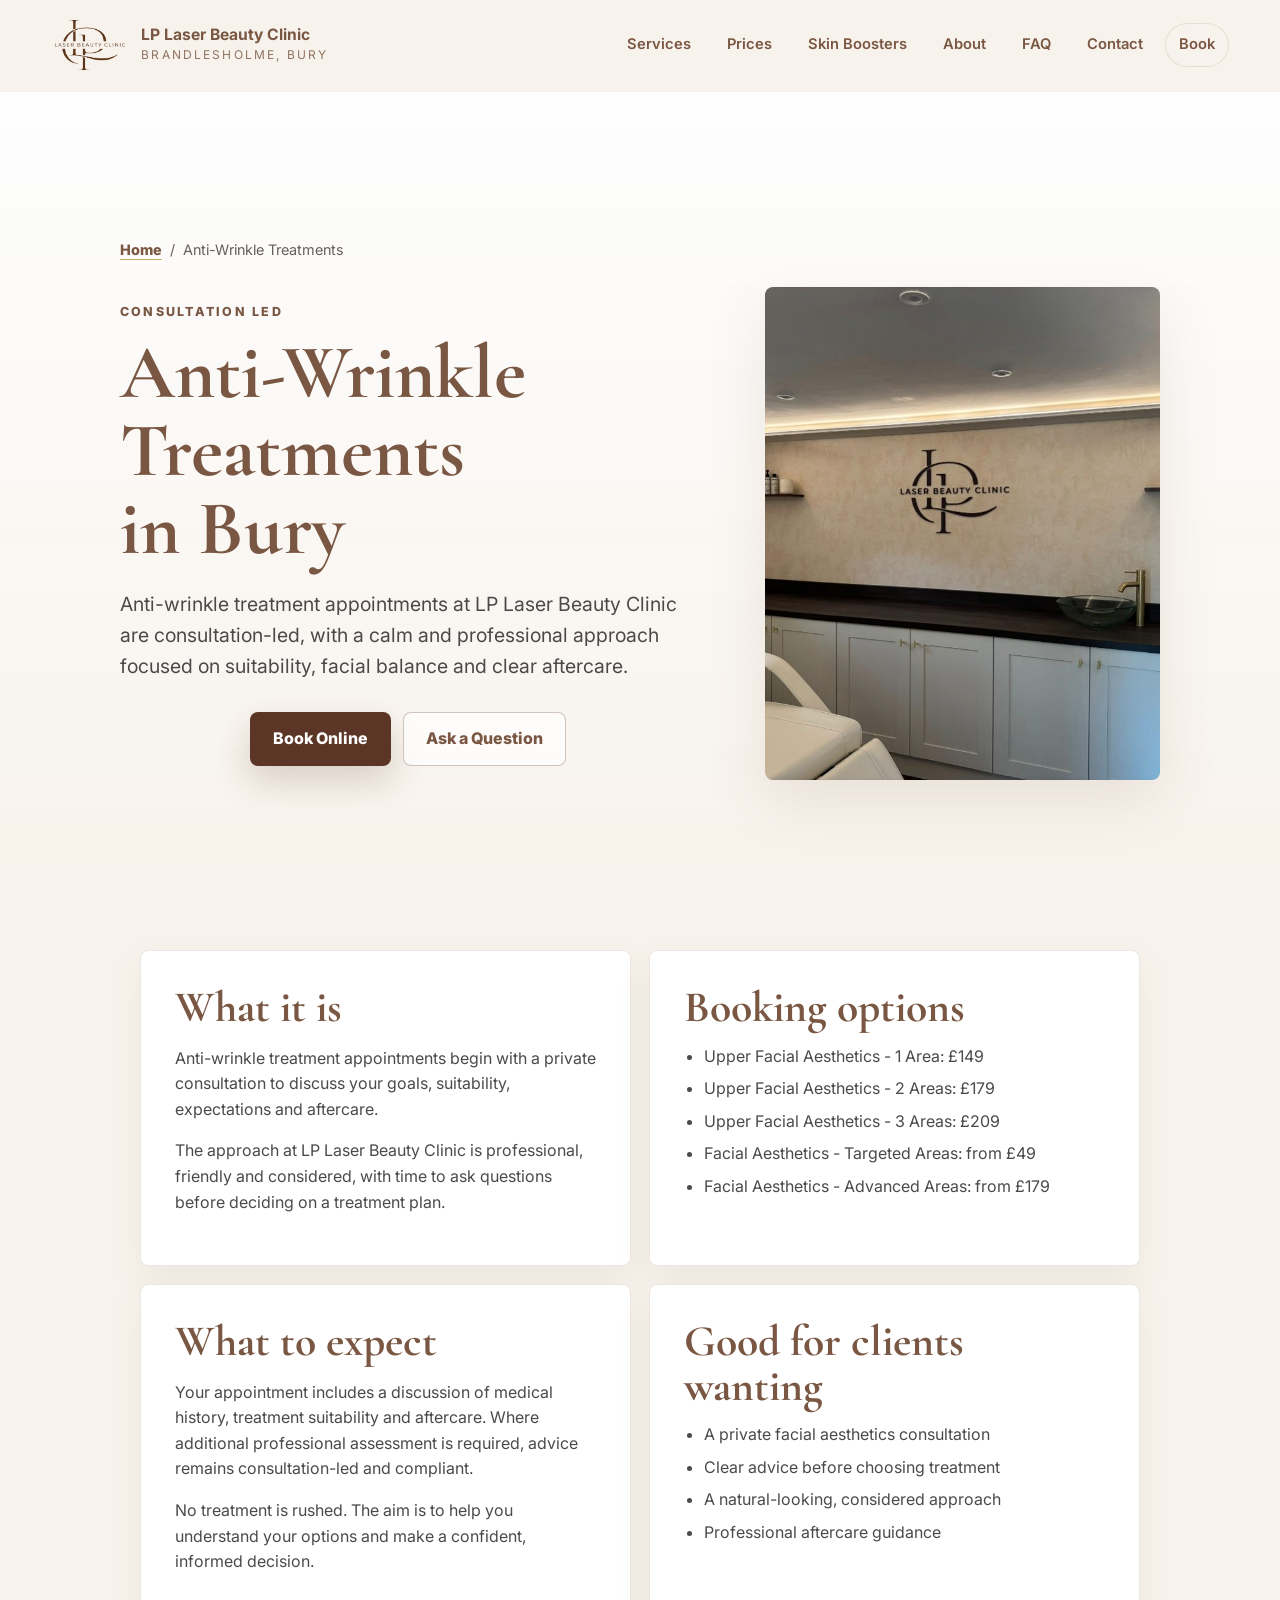
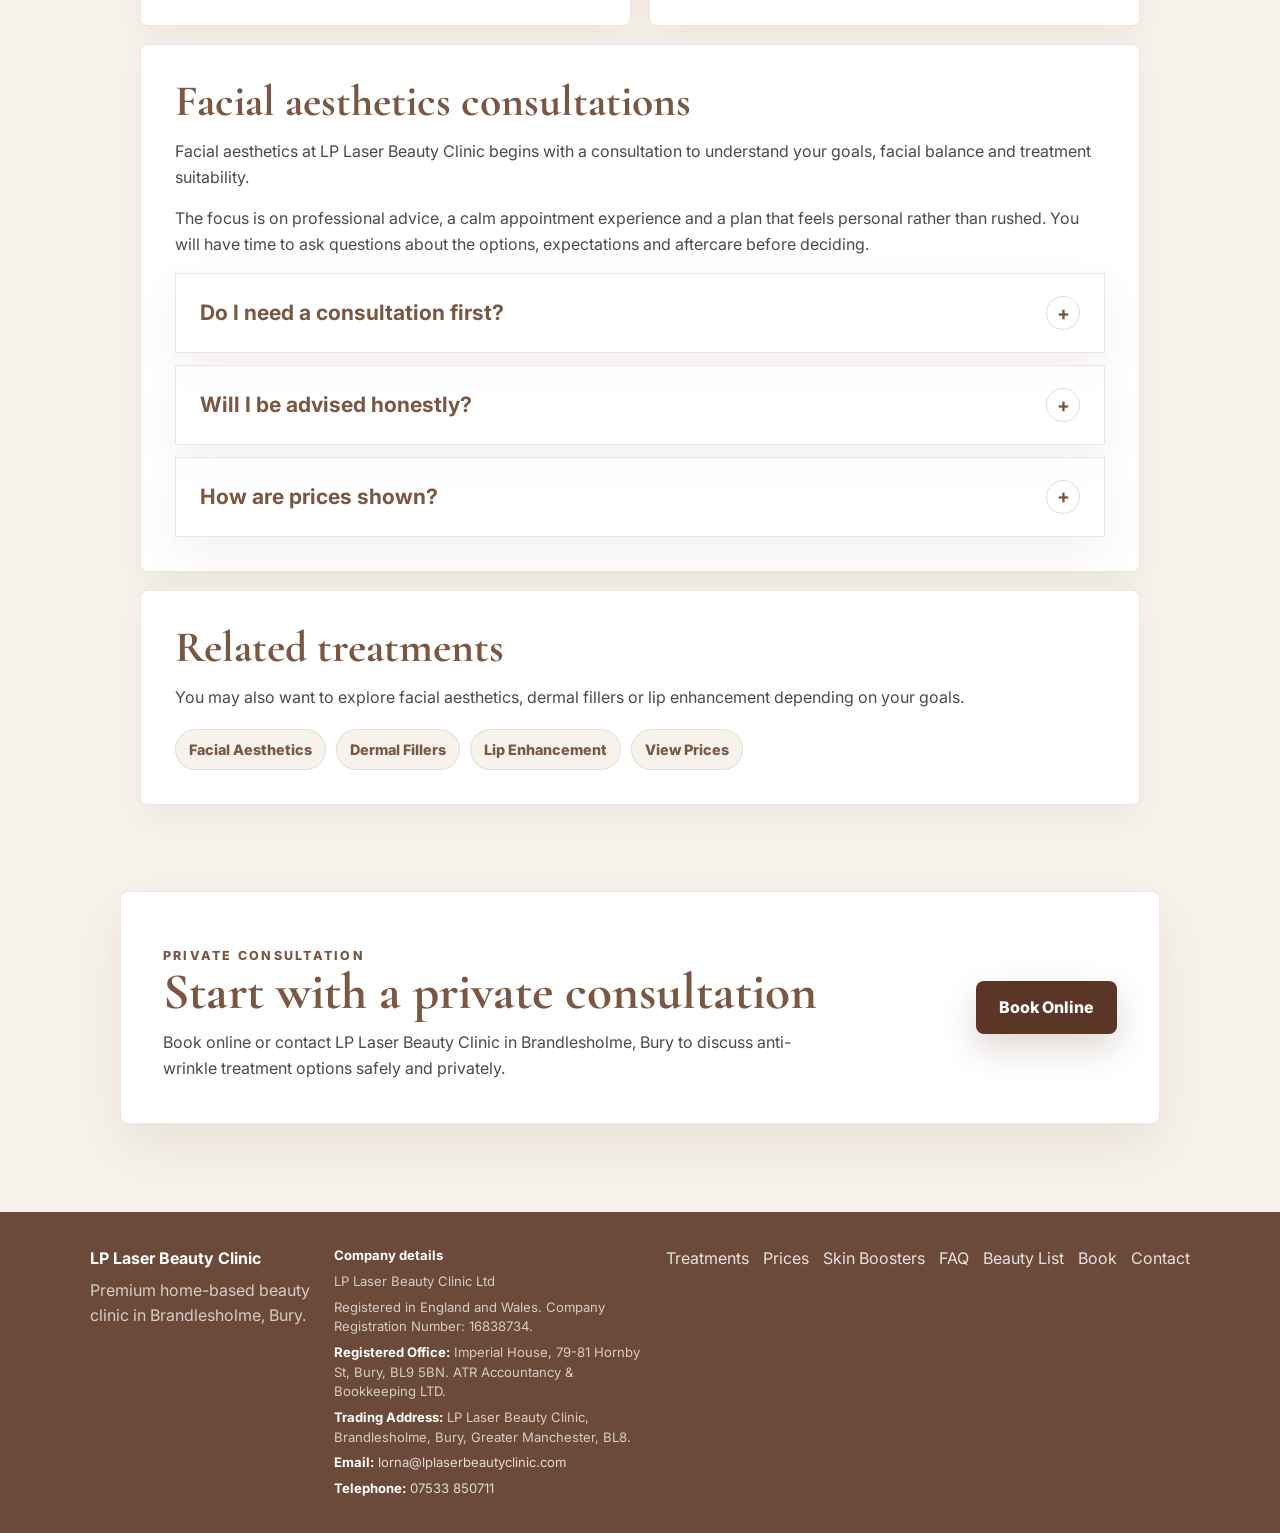
==== commit e5cc6d79: "Organise treatments and add approved skin booster menu" ====
--- a/anti-wrinkle-treatments-bury/index.html
+++ b/anti-wrinkle-treatments-bury/index.html
@@ -1,27 +1,27 @@
-<!DOCTYPE html>
-<html lang="en">
-<head>
-  <meta charset="UTF-8">
-  <meta name="viewport" content="width=device-width, initial-scale=1.0">
-  <meta name="description" content="Anti-wrinkle treatment consultations in Brandlesholme, Bury at LP Laser Beauty Clinic. Consultation-led facial aesthetics guidance in a private setting.">
-  <meta name="robots" content="index, follow">
-  <meta name="theme-color" content="#F7F3EC">
-  <link rel="canonical" href="https://www.lplaserbeautyclinic.com/anti-wrinkle-treatments-bury/">
-  <link rel="icon" href="../photos%20%26%20Logos/lp-logo-silhouette.svg" type="image/svg+xml">
-  <title>Anti-Wrinkle Treatments in Bury | LP Laser Beauty Clinic</title>
-  <link rel="preconnect" href="https://fonts.googleapis.com">
-  <link rel="preconnect" href="https://fonts.gstatic.com" crossorigin>
-  <link href="https://fonts.googleapis.com/css2?family=Cormorant+Garamond:wght@500;600;700&family=Inter:wght@400;500;600;700&display=swap" rel="stylesheet">
-  <link rel="stylesheet" href="../styles.css">
-  <script type="application/ld+json">{"@context":"https://schema.org","@type":"Service","name":"Anti-Wrinkle Treatment Consultation","description":"Consultation-led anti-wrinkle treatment appointments at LP Laser Beauty Clinic in Brandlesholme, Bury.","provider":{"@type":"BeautySalon","name":"LP Laser Beauty Clinic","url":"https://www.lplaserbeautyclinic.com/","telephone":"+447533850711","address":{"@type":"PostalAddress","addressLocality":"Brandlesholme","addressRegion":"Bury","postalCode":"BL8","addressCountry":"GB"}},"areaServed":["Brandlesholme","Bury","Ramsbottom","Tottington","Greater Manchester"],"url":"https://www.lplaserbeautyclinic.com/anti-wrinkle-treatments-bury/"}</script>
-</head>
-<body>
-  <header class="site-header" data-header><a class="brand" href="../index.html#home" aria-label="LP Laser Beauty Clinic home"><span class="brand-mark"><img src="../photos%20%26%20Logos/lp-logo-silhouette.svg" alt="" aria-hidden="true"></span><span><strong>LP Laser Beauty Clinic</strong><small>Brandlesholme, Bury</small></span></a><button class="nav-toggle" type="button" aria-expanded="false" aria-controls="site-nav" data-nav-toggle><span></span><span></span><span></span><span class="sr-only">Open menu</span></button><nav id="site-nav" class="site-nav" data-nav><a href="../index.html#services">Services</a><a href="../index.html#prices">Prices</a><a href="../index.html#about">About</a><a href="../index.html#faq">FAQ</a><a href="../index.html#contact">Contact</a><a class="nav-cta" href="https://facesconsent.com/bookings/lorna-beanland" target="_blank" rel="noreferrer">Book</a></nav></header>
-  <main class="treatment-page">
-    <section class="treatment-hero"><nav class="breadcrumb" aria-label="Breadcrumb"><a href="../index.html">Home</a><span>/</span><span>Anti-Wrinkle Treatments</span></nav><div class="treatment-hero-inner treatment-hero-grid"><div><p class="eyebrow">Consultation Led</p><h1>Anti-Wrinkle Treatments in Bury</h1><p>Anti-wrinkle treatment appointments at LP Laser Beauty Clinic are consultation-led, with a calm and professional approach focused on suitability, facial balance and clear aftercare.</p><div class="hero-actions"><a class="button primary" href="https://facesconsent.com/bookings/lorna-beanland" target="_blank" rel="noreferrer">Book Online</a><a class="button secondary" href="../index.html#contact">Ask a Question</a></div></div><div class="treatment-hero-image"><img src="../photos%20%26%20Logos/clinic-room.jpg" alt="Private treatment room for anti-wrinkle treatment consultations in Brandlesholme, Bury"></div></div></section>
-    <section class="treatment-content"><div class="content-grid"><article class="content-panel"><h2>What it is</h2><p>Anti-wrinkle treatment appointments begin with a private consultation to discuss your goals, suitability, expectations and aftercare.</p><p>The approach at LP Laser Beauty Clinic is professional, friendly and considered, with time to ask questions before deciding on a treatment plan.</p></article><article class="content-panel"><h2>Booking options</h2><ul><li>Upper Facial Aesthetics - 1 Area: &pound;149</li><li>Upper Facial Aesthetics - 2 Areas: &pound;179</li><li>Upper Facial Aesthetics - 3 Areas: &pound;209</li><li>Facial Aesthetics - Targeted Areas: from &pound;49</li><li>Facial Aesthetics - Advanced Areas: from &pound;179</li></ul></article><article class="content-panel"><h2>What to expect</h2><p>Your appointment includes a discussion of medical history, treatment suitability and aftercare. Where additional professional assessment is required, advice remains consultation-led and compliant.</p><p>No treatment is rushed. The aim is to help you understand your options and make a confident, informed decision.</p></article><article class="content-panel"><h2>Good for clients wanting</h2><ul><li>A private facial aesthetics consultation</li><li>Clear advice before choosing treatment</li><li>A natural-looking, considered approach</li><li>Professional aftercare guidance</li></ul></article><article class="content-panel full-width"><h2>Related treatments</h2><p>You may also want to explore facial aesthetics, dermal fillers or lip enhancement depending on your goals.</p><div class="treatment-links"><a href="../facial-aesthetics-bury/">Facial Aesthetics</a><a href="../dermal-fillers-bury/">Dermal Fillers</a><a href="../lip-enhancement-bury/">Lip Enhancement</a><a href="../index.html#prices">View Prices</a></div></article></div></section>
-    <section class="treatment-cta"><div><p class="eyebrow">Private consultation</p><h2>Start with a private consultation</h2><p>Book online or contact LP Laser Beauty Clinic in Brandlesholme, Bury to discuss anti-wrinkle treatment options safely and privately.</p></div><a class="button primary" href="https://facesconsent.com/bookings/lorna-beanland" target="_blank" rel="noreferrer">Book Online</a></section>
-  </main>
-  <footer class="site-footer"><div><strong>LP Laser Beauty Clinic</strong><p>Premium home-based beauty clinic in Brandlesholme, Bury.</p></div><div class="footer-legal"><strong>Company details</strong><p>LP Laser Beauty Clinic Ltd</p><p>Registered in England and Wales. Company Registration Number: 16838734.</p><p><b>Registered Office:</b> Imperial House, 79-81 Hornby St, Bury, BL9 5BN. ATR Accountancy &amp; Bookkeeping LTD.</p><p><b>Trading Address:</b> LP Laser Beauty Clinic, Brandlesholme, Bury, Greater Manchester, BL8.</p><p><b>Email:</b> <a href="mailto:lorna@lplaserbeautyclinic.com">lorna@lplaserbeautyclinic.com</a></p><p><b>Telephone:</b> <a href="tel:07533850711">07533 850711</a></p></div><div class="footer-links"><a href="../index.html#services">Treatments</a><a href="../index.html#prices">Prices</a><a href="../index.html#faq">FAQ</a><a href="../index.html#beauty-list">Beauty List</a><a href="https://facesconsent.com/bookings/lorna-beanland" target="_blank" rel="noreferrer">Book</a><a href="../index.html#contact">Contact</a></div></footer>  <script src="../script.js"></script>
-</body>
+<!DOCTYPE html>
+<html lang="en">
+<head>
+  <meta charset="UTF-8">
+  <meta name="viewport" content="width=device-width, initial-scale=1.0">
+  <meta name="description" content="Anti-wrinkle treatment consultations in Brandlesholme, Bury at LP Laser Beauty Clinic. Consultation-led facial aesthetics guidance in a private setting.">
+  <meta name="robots" content="index, follow">
+  <meta name="theme-color" content="#F7F3EC">
+  <link rel="canonical" href="https://www.lplaserbeautyclinic.com/anti-wrinkle-treatments-bury/">
+  <link rel="icon" href="../photos%20%26%20Logos/lp-logo-silhouette.svg" type="image/svg+xml">
+  <title>Anti-Wrinkle Treatments in Bury | LP Laser Beauty Clinic</title>
+  <link rel="preconnect" href="https://fonts.googleapis.com">
+  <link rel="preconnect" href="https://fonts.gstatic.com" crossorigin>
+  <link href="https://fonts.googleapis.com/css2?family=Cormorant+Garamond:wght@500;600;700&family=Inter:wght@400;500;600;700&display=swap" rel="stylesheet">
+  <link rel="stylesheet" href="../styles.css">
+  <script type="application/ld+json">{"@context":"https://schema.org","@type":"Service","name":"Anti-Wrinkle Treatment Consultation","description":"Consultation-led anti-wrinkle treatment appointments at LP Laser Beauty Clinic in Brandlesholme, Bury.","provider":{"@type":"BeautySalon","name":"LP Laser Beauty Clinic","url":"https://www.lplaserbeautyclinic.com/","telephone":"+447533850711","address":{"@type":"PostalAddress","addressLocality":"Brandlesholme","addressRegion":"Bury","postalCode":"BL8","addressCountry":"GB"}},"areaServed":["Brandlesholme","Bury","Ramsbottom","Tottington","Greater Manchester"],"url":"https://www.lplaserbeautyclinic.com/anti-wrinkle-treatments-bury/"}</script>
+</head>
+<body>
+  <header class="site-header" data-header><a class="brand" href="../index.html#home" aria-label="LP Laser Beauty Clinic home"><span class="brand-mark"><img src="../photos%20%26%20Logos/lp-logo-silhouette.svg" alt="" aria-hidden="true"></span><span><strong>LP Laser Beauty Clinic</strong><small>Brandlesholme, Bury</small></span></a><button class="nav-toggle" type="button" aria-expanded="false" aria-controls="site-nav" data-nav-toggle><span></span><span></span><span></span><span class="sr-only">Open menu</span></button><nav id="site-nav" class="site-nav" data-nav><a href="../index.html#services">Services</a><a href="../index.html#prices">Prices</a><a href="../skin-boosters-bury/">Skin Boosters</a><a href="../index.html#about">About</a><a href="../index.html#faq">FAQ</a><a href="../index.html#contact">Contact</a><a class="nav-cta" href="https://facesconsent.com/bookings/lorna-beanland" target="_blank" rel="noreferrer">Book</a></nav></header>
+  <main class="treatment-page">
+    <section class="treatment-hero"><nav class="breadcrumb" aria-label="Breadcrumb"><a href="../index.html">Home</a><span>/</span><span>Anti-Wrinkle Treatments</span></nav><div class="treatment-hero-inner treatment-hero-grid"><div><p class="eyebrow">Consultation Led</p><h1>Anti-Wrinkle Treatments in Bury</h1><p>Anti-wrinkle treatment appointments at LP Laser Beauty Clinic are consultation-led, with a calm and professional approach focused on suitability, facial balance and clear aftercare.</p><div class="hero-actions"><a class="button primary" href="https://facesconsent.com/bookings/lorna-beanland" target="_blank" rel="noreferrer">Book Online</a><a class="button secondary" href="../index.html#contact">Ask a Question</a></div></div><div class="treatment-hero-image"><img src="../photos%20%26%20Logos/clinic-room.jpg" alt="Private treatment room for anti-wrinkle treatment consultations in Brandlesholme, Bury"></div></div></section>
+    <section class="treatment-content"><div class="content-grid"><article class="content-panel"><h2>What it is</h2><p>Anti-wrinkle treatment appointments begin with a private consultation to discuss your goals, suitability, expectations and aftercare.</p><p>The approach at LP Laser Beauty Clinic is professional, friendly and considered, with time to ask questions before deciding on a treatment plan.</p></article><article class="content-panel"><h2>Booking options</h2><ul><li>Upper Facial Aesthetics - 1 Area: &pound;149</li><li>Upper Facial Aesthetics - 2 Areas: &pound;179</li><li>Upper Facial Aesthetics - 3 Areas: &pound;209</li><li>Facial Aesthetics - Targeted Areas: from &pound;49</li><li>Facial Aesthetics - Advanced Areas: from &pound;179</li></ul></article><article class="content-panel"><h2>What to expect</h2><p>Your appointment includes a discussion of medical history, treatment suitability and aftercare. Where additional professional assessment is required, advice remains consultation-led and compliant.</p><p>No treatment is rushed. The aim is to help you understand your options and make a confident, informed decision.</p></article><article class="content-panel"><h2>Good for clients wanting</h2><ul><li>A private facial aesthetics consultation</li><li>Clear advice before choosing treatment</li><li>A natural-looking, considered approach</li><li>Professional aftercare guidance</li></ul></article><article class="content-panel full-width"><h2>Facial aesthetics consultations</h2><p>Facial aesthetics at LP Laser Beauty Clinic begins with a consultation to understand your goals, facial balance and treatment suitability.</p><p>The focus is on professional advice, a calm appointment experience and a plan that feels personal rather than rushed. You will have time to ask questions about the options, expectations and aftercare before deciding.</p><div class="faq-mini"><details class="faq-item"><summary>Do I need a consultation first?</summary><div><p>Yes. A consultation is required so suitability, expectations and aftercare can be discussed properly.</p></div></details><details class="faq-item"><summary>Will I be advised honestly?</summary><div><p>Yes. The aim is to recommend only what feels suitable for your goals and individual needs.</p></div></details><details class="faq-item"><summary>How are prices shown?</summary><div><p>Upper facial aesthetics options start from &pound;149, with targeted areas from &pound;49 and advanced areas from &pound;179.</p></div></details></div></article><article class="content-panel full-width"><h2>Related treatments</h2><p>You may also want to explore facial aesthetics, dermal fillers or lip enhancement depending on your goals.</p><div class="treatment-links"><a href="../facial-aesthetics-bury/">Facial Aesthetics</a><a href="../dermal-fillers-bury/">Dermal Fillers</a><a href="../lip-enhancement-bury/">Lip Enhancement</a><a href="../index.html#prices">View Prices</a></div></article></div></section>
+    <section class="treatment-cta"><div><p class="eyebrow">Private consultation</p><h2>Start with a private consultation</h2><p>Book online or contact LP Laser Beauty Clinic in Brandlesholme, Bury to discuss anti-wrinkle treatment options safely and privately.</p></div><a class="button primary" href="https://facesconsent.com/bookings/lorna-beanland" target="_blank" rel="noreferrer">Book Online</a></section>
+  </main>
+  <footer class="site-footer"><div><strong>LP Laser Beauty Clinic</strong><p>Premium home-based beauty clinic in Brandlesholme, Bury.</p></div><div class="footer-legal"><strong>Company details</strong><p>LP Laser Beauty Clinic Ltd</p><p>Registered in England and Wales. Company Registration Number: 16838734.</p><p><b>Registered Office:</b> Imperial House, 79-81 Hornby St, Bury, BL9 5BN. ATR Accountancy &amp; Bookkeeping LTD.</p><p><b>Trading Address:</b> LP Laser Beauty Clinic, Brandlesholme, Bury, Greater Manchester, BL8.</p><p><b>Email:</b> <a href="mailto:lorna@lplaserbeautyclinic.com">lorna@lplaserbeautyclinic.com</a></p><p><b>Telephone:</b> <a href="tel:07533850711">07533 850711</a></p></div><div class="footer-links"><a href="../index.html#services">Treatments</a><a href="../index.html#prices">Prices</a><a href="../skin-boosters-bury/">Skin Boosters</a><a href="../index.html#faq">FAQ</a><a href="../index.html#beauty-list">Beauty List</a><a href="https://facesconsent.com/bookings/lorna-beanland" target="_blank" rel="noreferrer">Book</a><a href="../index.html#contact">Contact</a></div></footer>  <script src="../script.js"></script>
+</body>
 </html>
--- a/styles.css
+++ b/styles.css
@@ -1568,3 +1568,124 @@
     margin-inline: 20px;
   }
 }
+/* Treatment organisation and skin booster menu, October 2026. */
+.site-footer > div { min-width: 0; overflow-wrap: anywhere; }
+@media (max-width: 900px) {
+  .site-footer { grid-template-columns: minmax(0, 1fr); }
+}
+@media (max-width: 360px) {
+  .brand small { font-size: .58rem; letter-spacing: .08em; }
+  .brand strong { font-size: .8rem; }
+}
+.main-treatment-grid { grid-auto-rows: 1fr; }
+.main-treatment-grid .service-card { min-height: 470px; }
+.main-treatment-grid .service-card > div { min-height: 250px; }
+.additional-treatments { margin-top: 30px; border-block: 1px solid var(--border-soft); }
+.additional-treatments > summary { display: flex; justify-content: space-between; align-items: center; gap: 20px; padding: 24px 0; cursor: pointer; color: var(--deep); list-style: none; }
+.additional-treatments > summary::-webkit-details-marker { display: none; }
+.additional-treatments strong { font-family: "Cormorant Garamond", Georgia, serif; font-size: 1.8rem; }
+.additional-treatments small { display: block; color: var(--muted); font-size: .93rem; }
+.disclosure-label { flex-shrink: 0; font-size: .9rem; text-decoration: underline; text-underline-offset: 5px; }
+.additional-treatment-grid { padding-bottom: 28px; }
+.booster-price-link { display: flex; justify-content: space-between; align-items: center; gap: 28px; padding: 28px; margin-bottom: 32px; border: 1px solid var(--border-soft); border-radius: 8px; background: var(--linen); }
+.booster-price-link h3 { font-size: 1.9rem; }
+.booster-price-link p { margin: 6px 0 0; }
+.booster-price-link .button { flex-shrink: 0; }
+.group-navigation { padding: 16px 20px; margin: 0; background: var(--linen); border-left: 3px solid var(--coffee); }
+.grouped-treatment { padding-top: 0; }
+.grouped-treatment .section-heading { margin-bottom: 0; }
+.skip-link { position: fixed; left: 16px; top: -150px; z-index: 1000; padding: 12px 18px; background: var(--deep); color: white; }
+.skip-link:focus { top: 16px; }
+.booster-hero { padding-top: 48px; padding-bottom: 62px; }
+.booster-hero h1 { font-size: clamp(3rem, 5vw, 4.8rem); }
+.booster-hero .treatment-hero-image img { aspect-ratio: 5 / 4; }
+.booster-image-caption { font-size: .82rem !important; margin-top: 12px !important; text-align: center; color: var(--coffee) !important; }
+.booster-content { width: min(1200px, 100%); padding: 62px 28px; margin-inline: auto; }
+.booster-intro { max-width: 780px; margin-bottom: 38px; }
+.booster-intro h2 { font-size: clamp(2.2rem, 4vw, 3.3rem); }
+.booster-intro > p:not(.eyebrow) { max-width: 690px; }
+.booster-jump-links { display: flex; flex-wrap: wrap; gap: 10px; margin-top: 24px; }
+.booster-jump-links a { display: inline-flex; align-items: center; min-height: 44px; padding: 10px 17px; border: 1px solid var(--border-soft); border-radius: 30px; text-decoration: none; font-size: .9rem; color: var(--deep); background: white; }
+.booster-jump-links a:hover { border-color: var(--coffee); }
+.booster-category-grid { display: grid; grid-template-columns: repeat(2, minmax(0, 1fr)); gap: 24px; align-items: start; }
+.booster-category { background: white; border: 1px solid var(--border-soft); border-radius: 8px; padding: clamp(22px, 3vw, 34px); scroll-margin-top: 125px; min-width: 0; }
+.category-heading { display: flex; align-items: flex-start; gap: 15px; }
+.category-number { font-family: "Cormorant Garamond", Georgia, serif; color: var(--coffee); font-size: 2rem; line-height: 1.15; opacity: .65; }
+.category-heading .eyebrow { margin: 0 0 10px; font-size: .67rem; letter-spacing: .1em; }
+.category-heading h2 { font-size: clamp(1.9rem, 2.5vw, 2.45rem); line-height: 1.08; margin: 0; }
+.category-intro { margin: 22px 0 26px; font-size: .95rem; line-height: 1.75; }
+.booster-products { border-top: 1px solid var(--border-soft); }
+.booster-product { border-bottom: 1px solid var(--border-soft); scroll-margin-top: 125px; }
+.booster-product > summary { display: flex; align-items: center; justify-content: space-between; gap: 15px; padding-block: 22px; cursor: pointer; list-style: none; }
+.booster-product > summary::-webkit-details-marker { display: none; }
+.product-summary { min-width: 0; }
+.product-tier { display: block; color: var(--coffee); font-size: .71rem; font-weight: 600; letter-spacing: .025em; margin-bottom: 4px; }
+.product-name { display: block; font-family: "Cormorant Garamond", Georgia, serif; font-size: 1.95rem; font-weight: 600; line-height: 1.15; color: var(--deep); }
+.product-kind { display: block; font-size: .77rem; color: var(--muted); margin-top: 5px; }
+.product-summary-price { flex-shrink: 0; text-align: right; color: var(--deep); font-size: .94rem; font-weight: 600; }
+.product-disclosure { display: block; font-size: .72rem; font-weight: 400; margin-top: 7px; color: var(--coffee); }
+.product-disclosure > span { display: inline-block; font-size: 1.1rem; margin-left: 4px; }
+.booster-product[open] .product-disclosure > span { transform: rotate(45deg); }
+.booster-product[open] > summary { padding-bottom: 12px; }
+.product-body { padding-bottom: 24px; font-size: .93rem; }
+.product-body > p { margin: 8px 0 22px; }
+.booster-prices { width: 100%; border-collapse: collapse; font-size: .88rem; margin: 16px 0 22px; }
+.booster-prices caption { text-align: left; font-size: .76rem; color: var(--muted); padding-bottom: 12px; }
+.booster-prices thead { background: var(--cream); }
+.booster-prices th, .booster-prices td { padding: 12px 10px; text-align: right; border-bottom: 1px solid var(--border-soft); }
+.booster-prices th:first-child { text-align: left; }
+.booster-prices tbody th { font-weight: 400; white-space: nowrap; }
+.booster-prices td { font-weight: 600; color: var(--deep); white-space: nowrap; }
+.product-body .button { width: 100%; font-size: .82rem; padding-inline: 12px; }
+.product-note { font-size: .8rem; color: var(--muted); }
+.booster-consultation { margin: 42px 0; padding: clamp(24px, 4vw, 42px); background: var(--linen); border-radius: 8px; }
+.booster-consultation h2, .booster-faq h2 { font-size: clamp(2rem, 3.5vw, 2.8rem); }
+.booster-consultation p:not(.eyebrow) { max-width: 920px; font-size: .95rem; }
+.booster-faq { max-width: 900px; margin: 0 auto; }
+.booster-faq .faq-mini { margin-top: 24px; }
+.booster-page :where(summary, a):focus-visible, .additional-treatments summary:focus-visible { outline: 2px solid var(--coffee); outline-offset: 5px; }
+#booster-options, #lip-enhancement { scroll-margin-top: 120px; }
+@media (max-width: 900px) {
+  .booster-category-grid { grid-template-columns: 1fr; }
+  .booster-hero .treatment-hero-grid { grid-template-columns: 1fr; }
+  .booster-hero .treatment-hero-image { max-width: 500px; }
+  .booster-price-link { align-items: flex-start; flex-direction: column; }
+}
+@media (max-width: 640px) {
+  .menu-category { grid-template-columns: minmax(0, 1fr); gap: 8px; }
+  .main-treatment-grid { grid-auto-rows: auto; }
+  .main-treatment-grid .service-card { min-height: 0; }
+  .main-treatment-grid .service-card > div { min-height: 240px; }
+  .additional-treatments > summary { align-items: flex-start; flex-direction: column; gap: 10px; }
+  .booster-content { padding: 42px 16px; }
+  .booster-hero { padding: 34px 20px 40px; }
+  .booster-category { padding: 24px 18px; }
+  .category-heading { gap: 12px; }
+  .product-summary-price { font-size: .87rem; }
+  .product-name { font-size: 1.8rem; }
+  .product-kind { max-width: 150px; }
+  .booster-prices { font-size: .82rem; }
+  .booster-prices th, .booster-prices td { padding: 12px 7px; }
+  .treatment-page .treatment-cta { width: auto; }
+  .booster-price-link { padding: 22px; }
+  /* Keep the mobile introduction brief so clients reach the treatments sooner. */
+  .booster-hero { padding: 20px 20px 24px; }
+  .booster-hero h1 { font-size: 2.5rem; }
+  .booster-hero .breadcrumb { margin-bottom: 20px; }
+  .booster-hero .treatment-hero-image,
+  .booster-hero .eyebrow,
+  .booster-hero-intro { display: none; }
+  .booster-hero .hero-actions { display: grid; grid-template-columns: repeat(2, minmax(0, 1fr)); gap: 10px; margin-top: 18px; }
+  .booster-hero .hero-actions .button { padding: 12px 8px; font-size: .8rem; text-align: center; }
+  .booster-content { padding-top: 26px; }
+  .booster-intro { margin-bottom: 24px; }
+  .booster-intro h2 { font-size: 2rem; line-height: 1.1; }
+  .booster-intro > p:not(.eyebrow) { font-size: .95rem; line-height: 1.6; }
+  .booster-jump-links { margin-top: 18px; gap: 8px; }
+  .booster-jump-links a { font-size: .8rem; padding: 8px 12px; }
+  .category-intro { margin: 16px 0 20px; line-height: 1.6; }
+}
+@media (prefers-reduced-motion: reduce) {
+  html { scroll-behavior: auto; }
+  .service-card { transition: none; }
+}
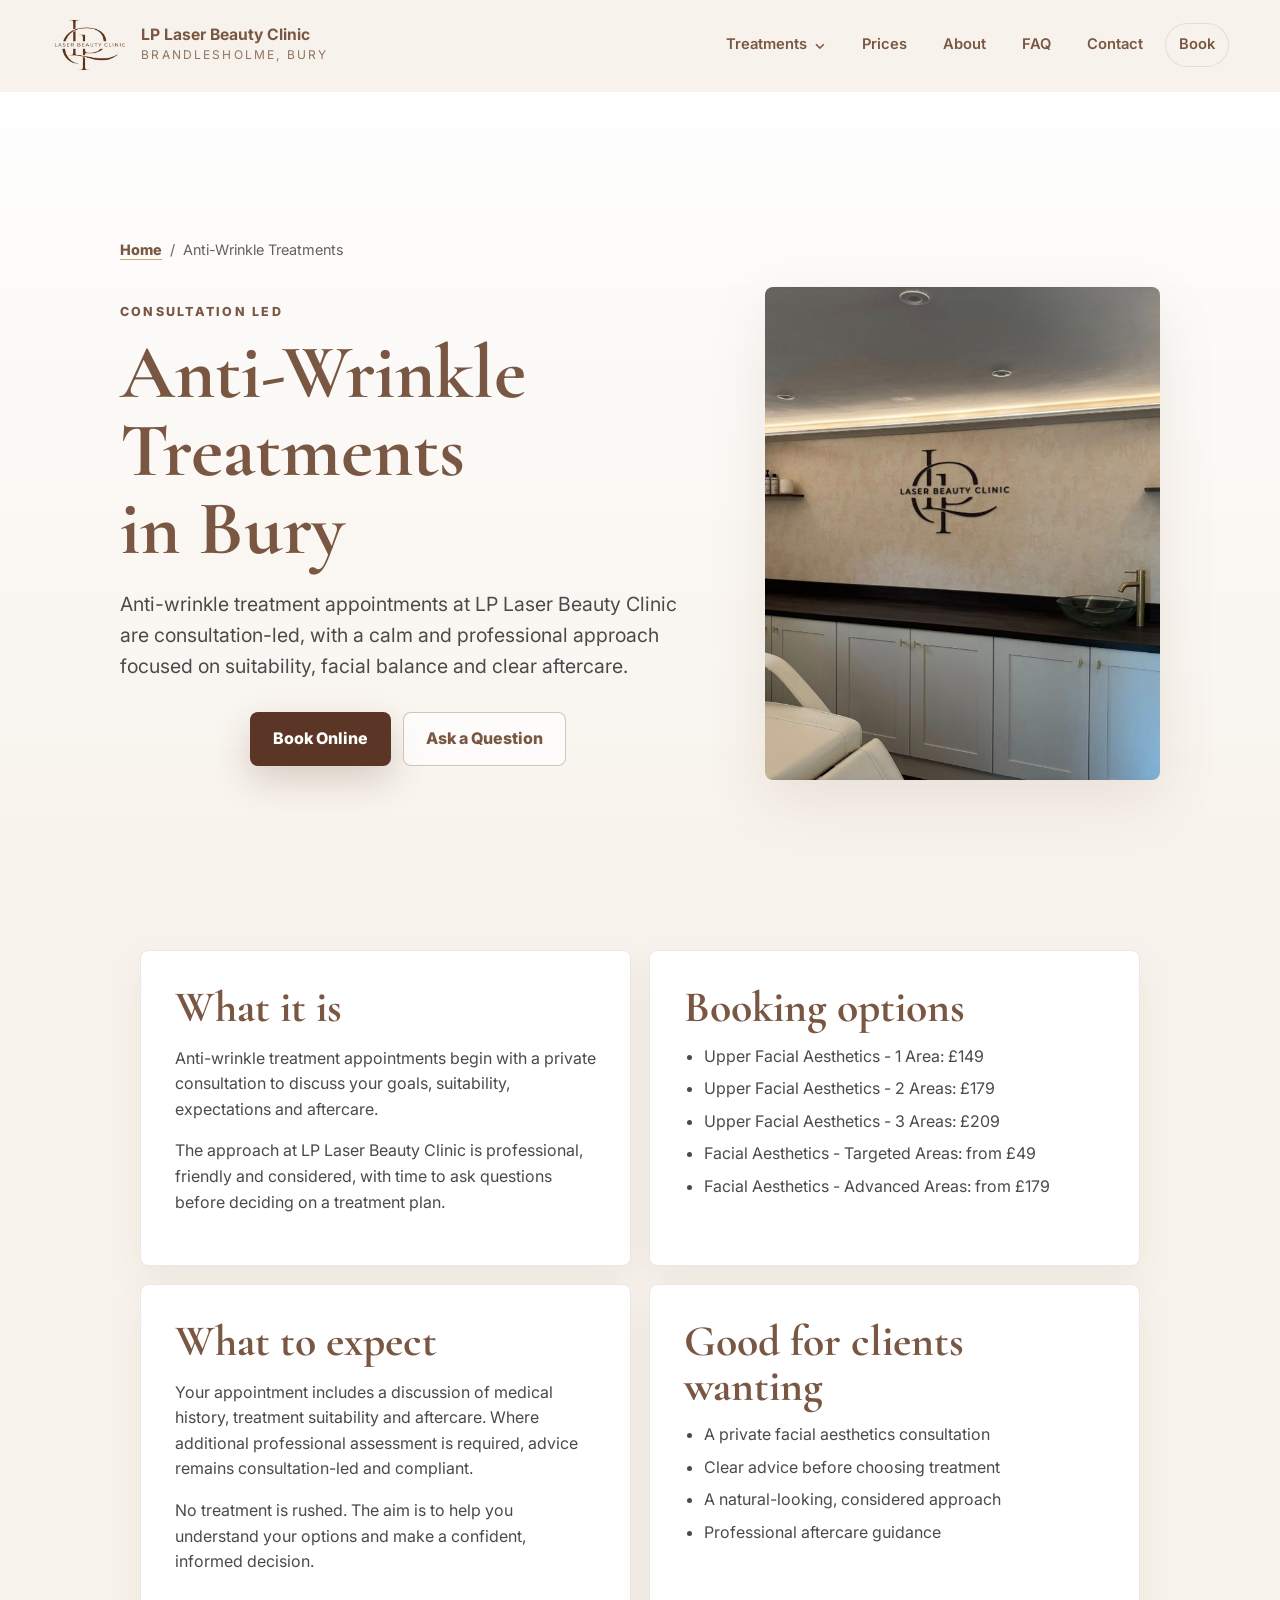
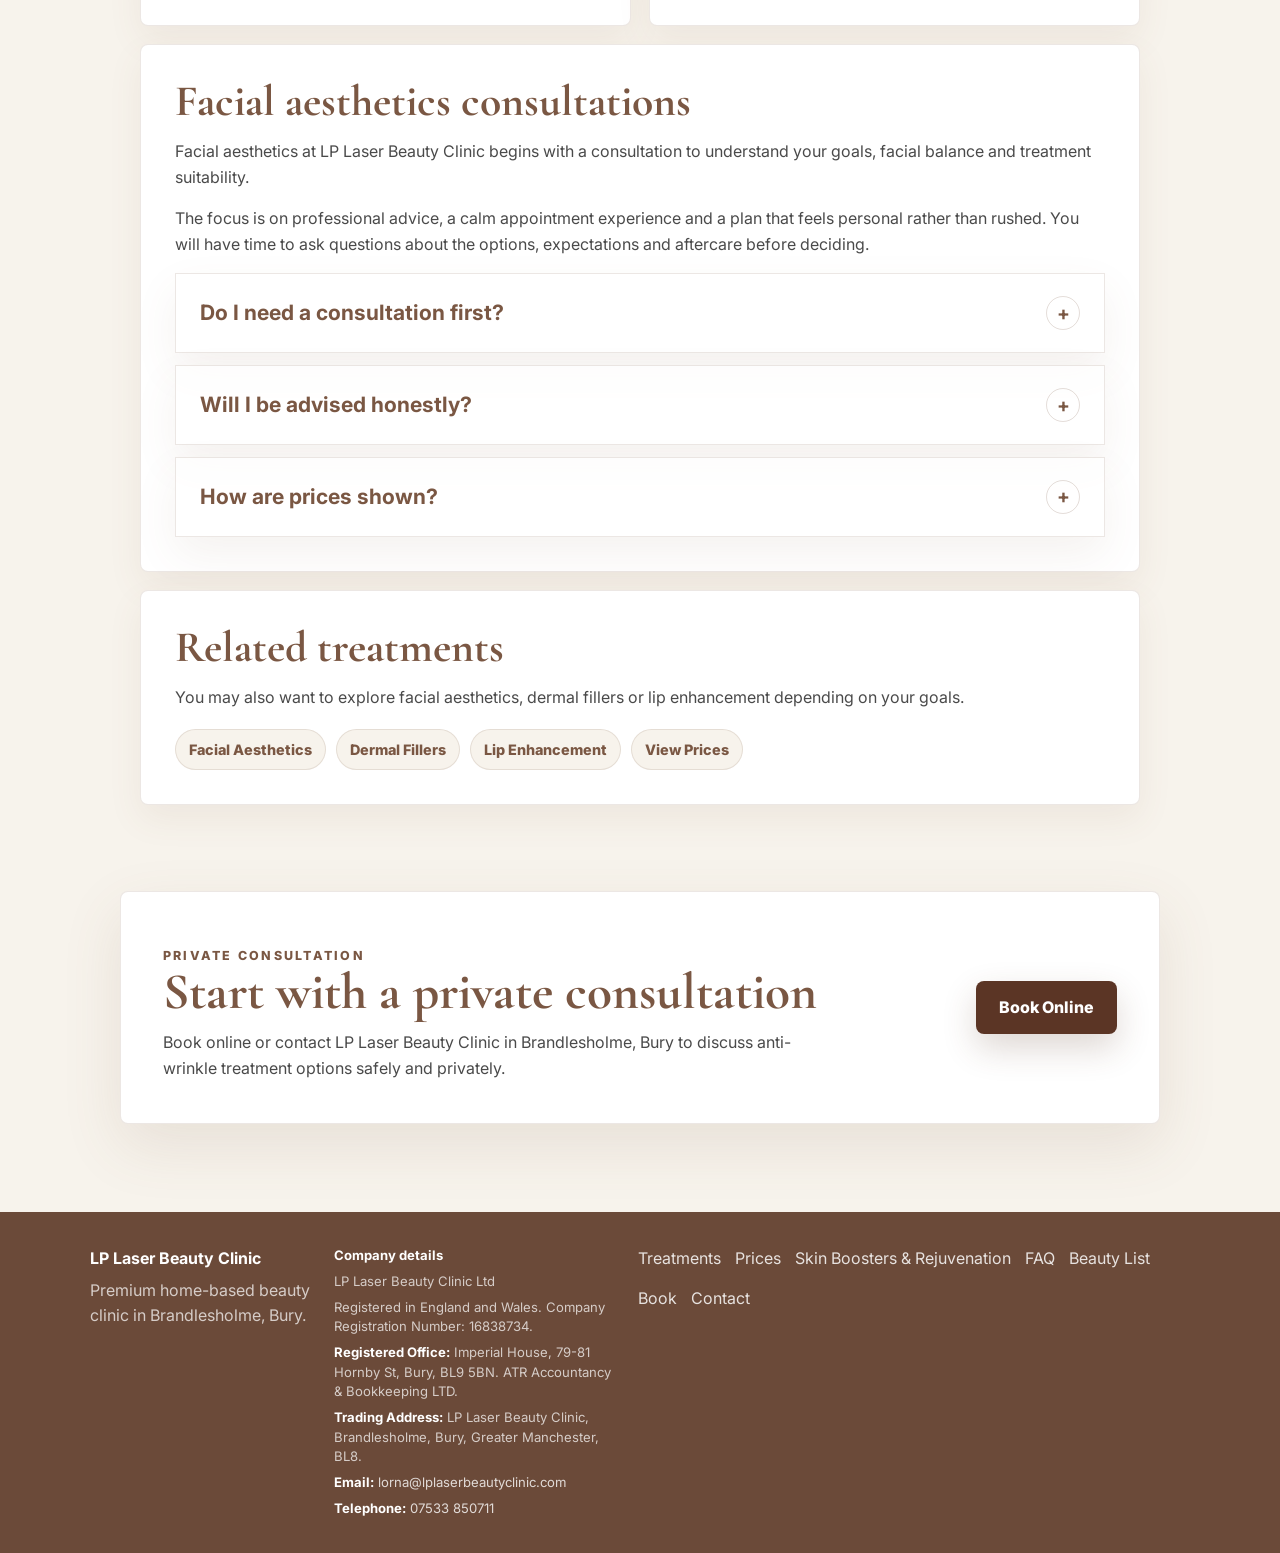
==== commit 86433988: "Simplify treatment navigation and update approved card photos" ====
--- a/anti-wrinkle-treatments-bury/index.html
+++ b/anti-wrinkle-treatments-bury/index.html
@@ -16,12 +16,12 @@
   <script type="application/ld+json">{"@context":"https://schema.org","@type":"Service","name":"Anti-Wrinkle Treatment Consultation","description":"Consultation-led anti-wrinkle treatment appointments at LP Laser Beauty Clinic in Brandlesholme, Bury.","provider":{"@type":"BeautySalon","name":"LP Laser Beauty Clinic","url":"https://www.lplaserbeautyclinic.com/","telephone":"+447533850711","address":{"@type":"PostalAddress","addressLocality":"Brandlesholme","addressRegion":"Bury","postalCode":"BL8","addressCountry":"GB"}},"areaServed":["Brandlesholme","Bury","Ramsbottom","Tottington","Greater Manchester"],"url":"https://www.lplaserbeautyclinic.com/anti-wrinkle-treatments-bury/"}</script>
 </head>
 <body>
-  <header class="site-header" data-header><a class="brand" href="../index.html#home" aria-label="LP Laser Beauty Clinic home"><span class="brand-mark"><img src="../photos%20%26%20Logos/lp-logo-silhouette.svg" alt="" aria-hidden="true"></span><span><strong>LP Laser Beauty Clinic</strong><small>Brandlesholme, Bury</small></span></a><button class="nav-toggle" type="button" aria-expanded="false" aria-controls="site-nav" data-nav-toggle><span></span><span></span><span></span><span class="sr-only">Open menu</span></button><nav id="site-nav" class="site-nav" data-nav><a href="../index.html#services">Services</a><a href="../index.html#prices">Prices</a><a href="../skin-boosters-bury/">Skin Boosters</a><a href="../index.html#about">About</a><a href="../index.html#faq">FAQ</a><a href="../index.html#contact">Contact</a><a class="nav-cta" href="https://facesconsent.com/bookings/lorna-beanland" target="_blank" rel="noreferrer">Book</a></nav></header>
+  <header class="site-header" data-header><a class="brand" href="../index.html#home" aria-label="LP Laser Beauty Clinic home"><span class="brand-mark"><img src="../photos%20%26%20Logos/lp-logo-silhouette.svg" alt="" aria-hidden="true"></span><span><strong>LP Laser Beauty Clinic</strong><small>Brandlesholme, Bury</small></span></a><button class="nav-toggle" type="button" aria-expanded="false" aria-controls="site-nav" data-nav-toggle><span></span><span></span><span></span><span class="sr-only">Open menu</span></button><nav id="site-nav" class="site-nav" data-nav><details class="treatments-nav" data-treatment-nav><summary>Treatments</summary><div class="treatments-nav-links"><a href="../index.html#services">Treatment menu</a><a href="../laser-hair-removal-bury/">Laser Hair Removal</a><a href="../ipl-skin-rejuvenation-bury/">IPL Skin Rejuvenation</a><a href="../microneedling-bury/">Microneedling</a><a href="../anti-wrinkle-treatments-bury/">Anti-Wrinkle Treatments</a><a href="../dermal-fillers-bury/">Dermal Fillers</a><a href="../skin-boosters-bury/">Skin Boosters &amp; Rejuvenation</a></div></details><a href="../index.html#prices">Prices</a><a href="../index.html#about">About</a><a href="../index.html#faq">FAQ</a><a href="../index.html#contact">Contact</a><a class="nav-cta" href="https://facesconsent.com/bookings/lorna-beanland" target="_blank" rel="noreferrer">Book</a></nav></header>
   <main class="treatment-page">
     <section class="treatment-hero"><nav class="breadcrumb" aria-label="Breadcrumb"><a href="../index.html">Home</a><span>/</span><span>Anti-Wrinkle Treatments</span></nav><div class="treatment-hero-inner treatment-hero-grid"><div><p class="eyebrow">Consultation Led</p><h1>Anti-Wrinkle Treatments in Bury</h1><p>Anti-wrinkle treatment appointments at LP Laser Beauty Clinic are consultation-led, with a calm and professional approach focused on suitability, facial balance and clear aftercare.</p><div class="hero-actions"><a class="button primary" href="https://facesconsent.com/bookings/lorna-beanland" target="_blank" rel="noreferrer">Book Online</a><a class="button secondary" href="../index.html#contact">Ask a Question</a></div></div><div class="treatment-hero-image"><img src="../photos%20%26%20Logos/clinic-room.jpg" alt="Private treatment room for anti-wrinkle treatment consultations in Brandlesholme, Bury"></div></div></section>
     <section class="treatment-content"><div class="content-grid"><article class="content-panel"><h2>What it is</h2><p>Anti-wrinkle treatment appointments begin with a private consultation to discuss your goals, suitability, expectations and aftercare.</p><p>The approach at LP Laser Beauty Clinic is professional, friendly and considered, with time to ask questions before deciding on a treatment plan.</p></article><article class="content-panel"><h2>Booking options</h2><ul><li>Upper Facial Aesthetics - 1 Area: &pound;149</li><li>Upper Facial Aesthetics - 2 Areas: &pound;179</li><li>Upper Facial Aesthetics - 3 Areas: &pound;209</li><li>Facial Aesthetics - Targeted Areas: from &pound;49</li><li>Facial Aesthetics - Advanced Areas: from &pound;179</li></ul></article><article class="content-panel"><h2>What to expect</h2><p>Your appointment includes a discussion of medical history, treatment suitability and aftercare. Where additional professional assessment is required, advice remains consultation-led and compliant.</p><p>No treatment is rushed. The aim is to help you understand your options and make a confident, informed decision.</p></article><article class="content-panel"><h2>Good for clients wanting</h2><ul><li>A private facial aesthetics consultation</li><li>Clear advice before choosing treatment</li><li>A natural-looking, considered approach</li><li>Professional aftercare guidance</li></ul></article><article class="content-panel full-width"><h2>Facial aesthetics consultations</h2><p>Facial aesthetics at LP Laser Beauty Clinic begins with a consultation to understand your goals, facial balance and treatment suitability.</p><p>The focus is on professional advice, a calm appointment experience and a plan that feels personal rather than rushed. You will have time to ask questions about the options, expectations and aftercare before deciding.</p><div class="faq-mini"><details class="faq-item"><summary>Do I need a consultation first?</summary><div><p>Yes. A consultation is required so suitability, expectations and aftercare can be discussed properly.</p></div></details><details class="faq-item"><summary>Will I be advised honestly?</summary><div><p>Yes. The aim is to recommend only what feels suitable for your goals and individual needs.</p></div></details><details class="faq-item"><summary>How are prices shown?</summary><div><p>Upper facial aesthetics options start from &pound;149, with targeted areas from &pound;49 and advanced areas from &pound;179.</p></div></details></div></article><article class="content-panel full-width"><h2>Related treatments</h2><p>You may also want to explore facial aesthetics, dermal fillers or lip enhancement depending on your goals.</p><div class="treatment-links"><a href="../facial-aesthetics-bury/">Facial Aesthetics</a><a href="../dermal-fillers-bury/">Dermal Fillers</a><a href="../lip-enhancement-bury/">Lip Enhancement</a><a href="../index.html#prices">View Prices</a></div></article></div></section>
     <section class="treatment-cta"><div><p class="eyebrow">Private consultation</p><h2>Start with a private consultation</h2><p>Book online or contact LP Laser Beauty Clinic in Brandlesholme, Bury to discuss anti-wrinkle treatment options safely and privately.</p></div><a class="button primary" href="https://facesconsent.com/bookings/lorna-beanland" target="_blank" rel="noreferrer">Book Online</a></section>
   </main>
-  <footer class="site-footer"><div><strong>LP Laser Beauty Clinic</strong><p>Premium home-based beauty clinic in Brandlesholme, Bury.</p></div><div class="footer-legal"><strong>Company details</strong><p>LP Laser Beauty Clinic Ltd</p><p>Registered in England and Wales. Company Registration Number: 16838734.</p><p><b>Registered Office:</b> Imperial House, 79-81 Hornby St, Bury, BL9 5BN. ATR Accountancy &amp; Bookkeeping LTD.</p><p><b>Trading Address:</b> LP Laser Beauty Clinic, Brandlesholme, Bury, Greater Manchester, BL8.</p><p><b>Email:</b> <a href="mailto:lorna@lplaserbeautyclinic.com">lorna@lplaserbeautyclinic.com</a></p><p><b>Telephone:</b> <a href="tel:07533850711">07533 850711</a></p></div><div class="footer-links"><a href="../index.html#services">Treatments</a><a href="../index.html#prices">Prices</a><a href="../skin-boosters-bury/">Skin Boosters</a><a href="../index.html#faq">FAQ</a><a href="../index.html#beauty-list">Beauty List</a><a href="https://facesconsent.com/bookings/lorna-beanland" target="_blank" rel="noreferrer">Book</a><a href="../index.html#contact">Contact</a></div></footer>  <script src="../script.js"></script>
+  <footer class="site-footer"><div><strong>LP Laser Beauty Clinic</strong><p>Premium home-based beauty clinic in Brandlesholme, Bury.</p></div><div class="footer-legal"><strong>Company details</strong><p>LP Laser Beauty Clinic Ltd</p><p>Registered in England and Wales. Company Registration Number: 16838734.</p><p><b>Registered Office:</b> Imperial House, 79-81 Hornby St, Bury, BL9 5BN. ATR Accountancy &amp; Bookkeeping LTD.</p><p><b>Trading Address:</b> LP Laser Beauty Clinic, Brandlesholme, Bury, Greater Manchester, BL8.</p><p><b>Email:</b> <a href="mailto:lorna@lplaserbeautyclinic.com">lorna@lplaserbeautyclinic.com</a></p><p><b>Telephone:</b> <a href="tel:07533850711">07533 850711</a></p></div><div class="footer-links"><a href="../index.html#services">Treatments</a><a href="../index.html#prices">Prices</a><a href="../skin-boosters-bury/">Skin Boosters &amp; Rejuvenation</a><a href="../index.html#faq">FAQ</a><a href="../index.html#beauty-list">Beauty List</a><a href="https://facesconsent.com/bookings/lorna-beanland" target="_blank" rel="noreferrer">Book</a><a href="../index.html#contact">Contact</a></div></footer>  <script src="../script.js"></script>
 </body>
 </html>
--- a/styles.css
+++ b/styles.css
@@ -1689,3 +1689,39 @@
   html { scroll-behavior: auto; }
   .service-card { transition: none; }
 }
+
+/* Unpublished navigation and homepage menu refinement. */
+.treatments-nav { position: relative; }
+.treatments-nav > summary { cursor: pointer; list-style: none; padding: 10px 14px; border-radius: 999px; font-size: .92rem; font-weight: 600; }
+.treatments-nav > summary::-webkit-details-marker { display: none; }
+.treatments-nav > summary::after { content: "⌄"; margin-left: 7px; }
+.treatments-nav > summary:hover { background: rgba(122,87,67,.08); }
+.treatments-nav-links { position: absolute; top: calc(100% + 12px); left: 0; width: 300px; padding: 10px; border: 1px solid var(--border-soft); border-radius: 8px; color: var(--deep); background: var(--cream); box-shadow: var(--shadow); }
+.site-nav .treatments-nav-links a { display: block; border-radius: 5px; font-size: .88rem; padding: 11px 12px; }
+.treatments-nav-links a:first-child { border-bottom: 1px solid var(--border-soft); border-radius: 0; margin-bottom: 6px; }
+.menu-price-details { margin-top: 30px; border-block: 1px solid var(--border-soft); scroll-margin-top: 115px; }
+.menu-price-details > summary { display: flex; justify-content: space-between; align-items: center; gap: 20px; padding: 24px 0; cursor: pointer; list-style: none; color: var(--deep); }
+.menu-price-details > summary::-webkit-details-marker { display: none; }
+.menu-price-details > summary strong { font-family: "Cormorant Garamond",Georgia,serif; font-size: 1.8rem; }
+.menu-price-details > summary small { display: block; font-size: .93rem; color: var(--muted); }
+.menu-price-content { padding-bottom: 28px; }
+.menu-price-content .price-reminder { color: var(--coffee); font-weight: 600; }
+.grouped-price-links { max-width: 850px; margin: 22px 0 32px; }
+.grouped-price-links a { color: var(--coffee); text-underline-offset: 4px; }
+.services-section summary:focus-visible, .treatments-nav summary:focus-visible, .site-nav a:focus-visible { outline: 2px solid var(--coffee); outline-offset: 3px; }
+@media(max-width:980px) {
+  .site-nav { max-height: calc(100dvh - 115px); overflow-y: auto; visibility: hidden; }
+  .site-nav.is-open { visibility: visible; }
+  .treatments-nav > summary { border-radius: 5px; }
+  .treatments-nav-links { position: static; width: auto; margin: 4px 0 10px; border: 0; border-left: 2px solid var(--sand); border-radius: 0; box-shadow: none; padding: 0 0 0 10px; }
+}
+@media(max-width:640px) {
+  .menu-price-details > summary { align-items: flex-start; flex-direction: column; gap: 10px; }
+}
+
+/* Stock portraits: one shared frame, with subject-specific crop placement. */
+.main-treatment-grid .service-card img { background: var(--linen); }
+.main-treatment-grid .anti-wrinkle-photo { object-position: 50% 28%; }
+.main-treatment-grid .fillers-photo { object-position: 50% 50%; }
+.main-treatment-grid .boosters-photo { object-position: 50% 56%; }
+.main-treatment-grid .laser-treatment-photo { object-position: 50% 55%; }
